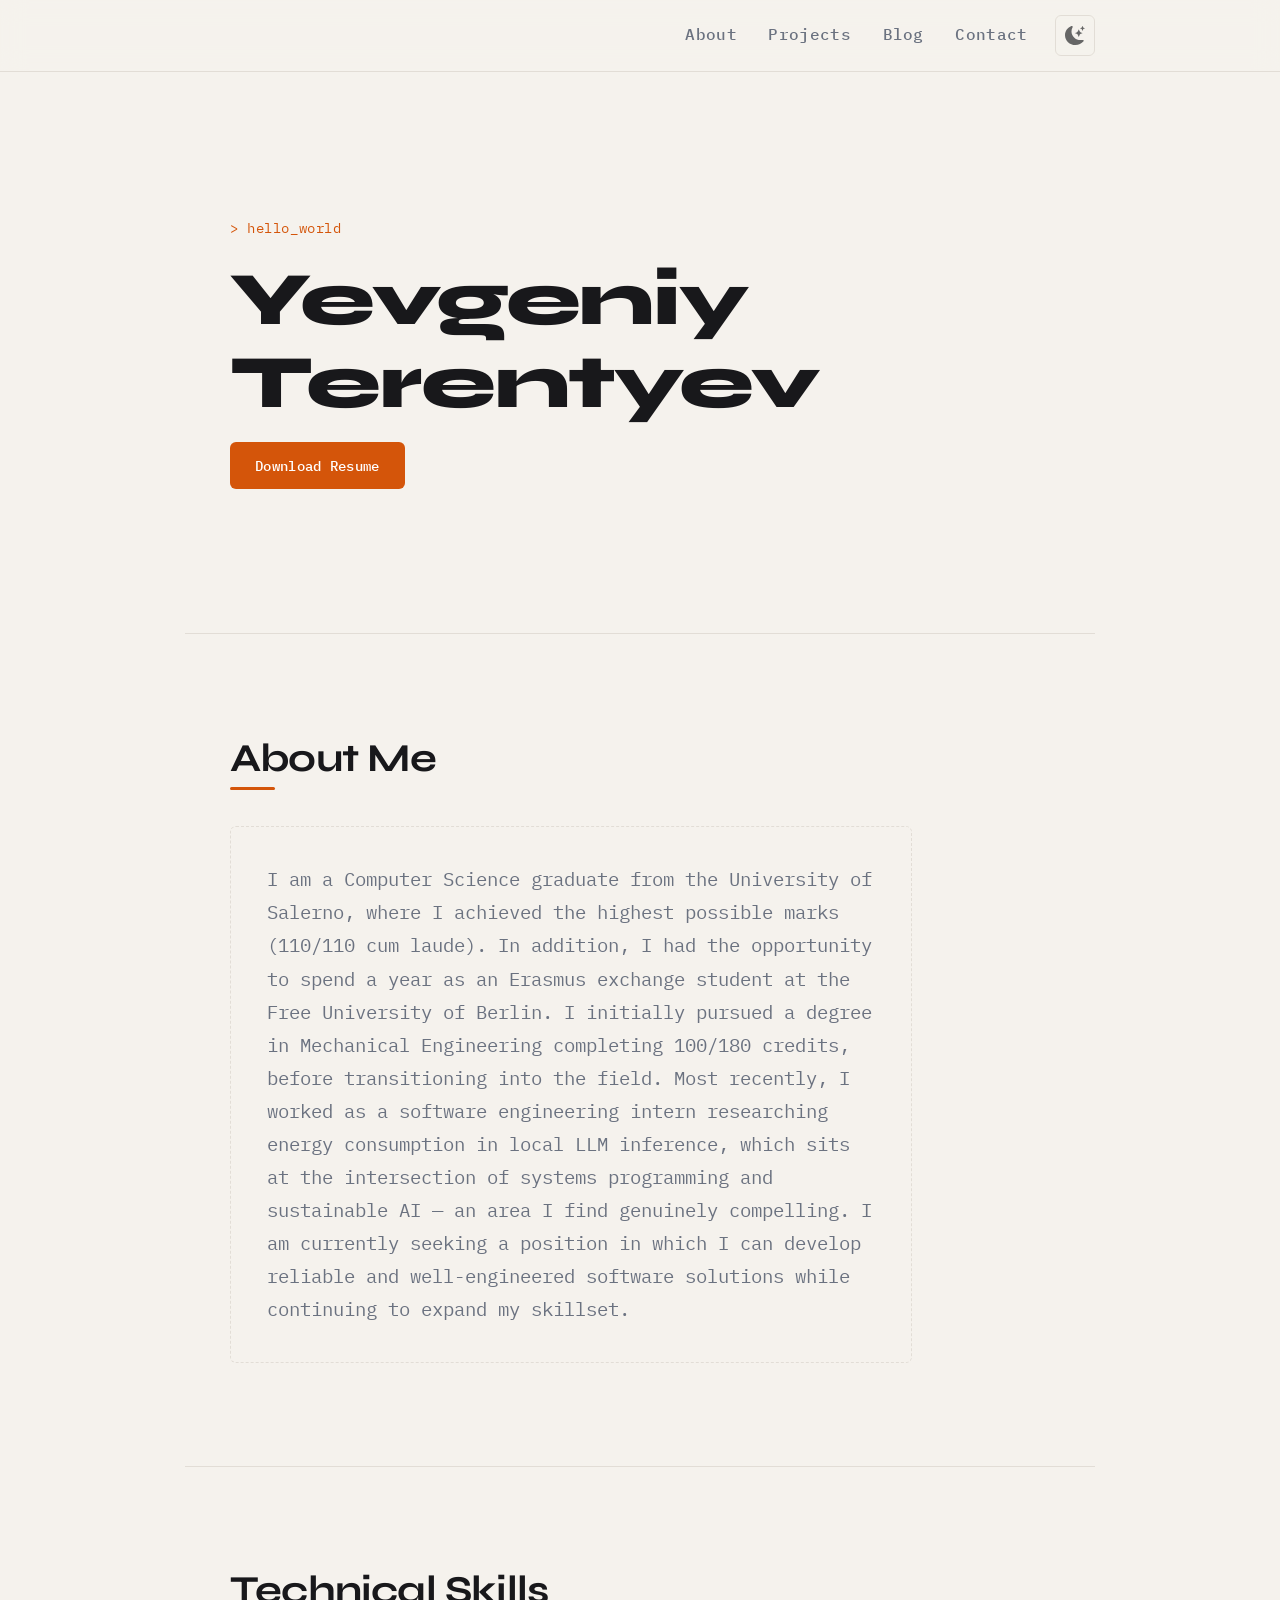
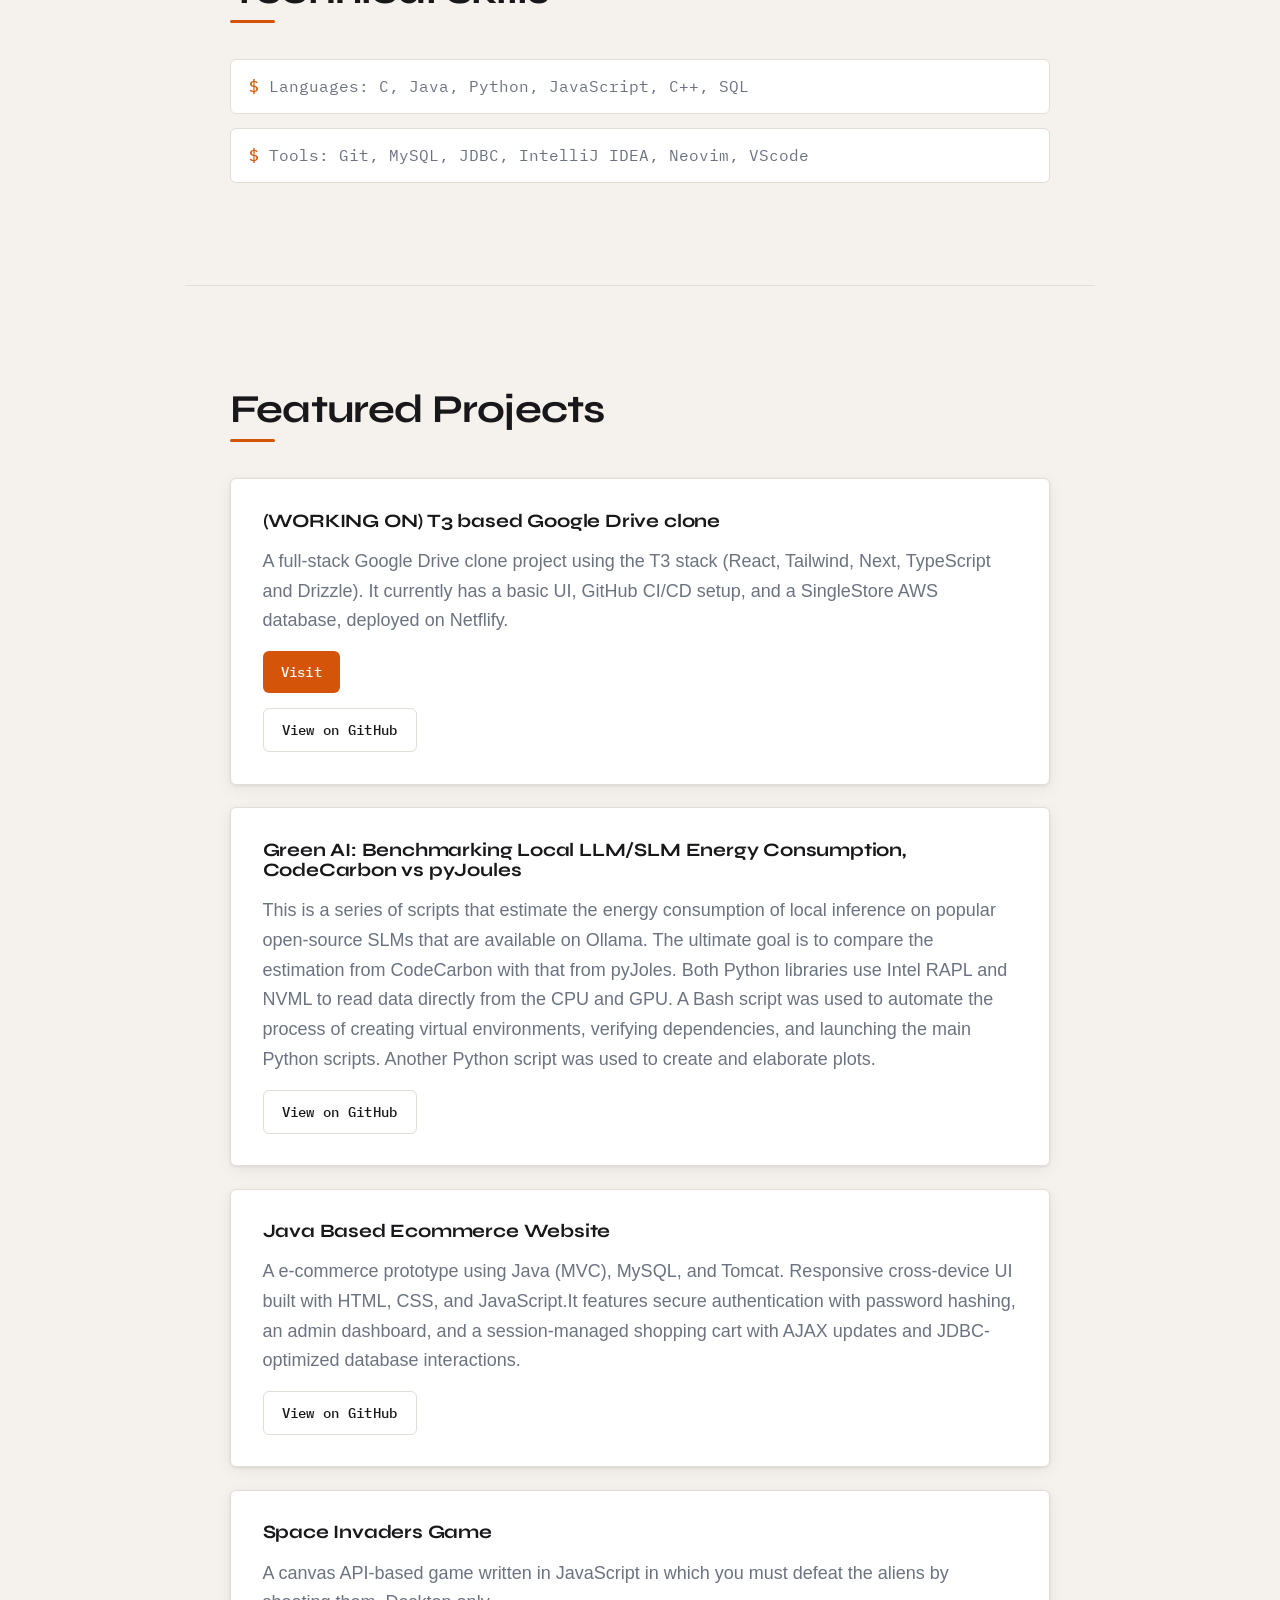
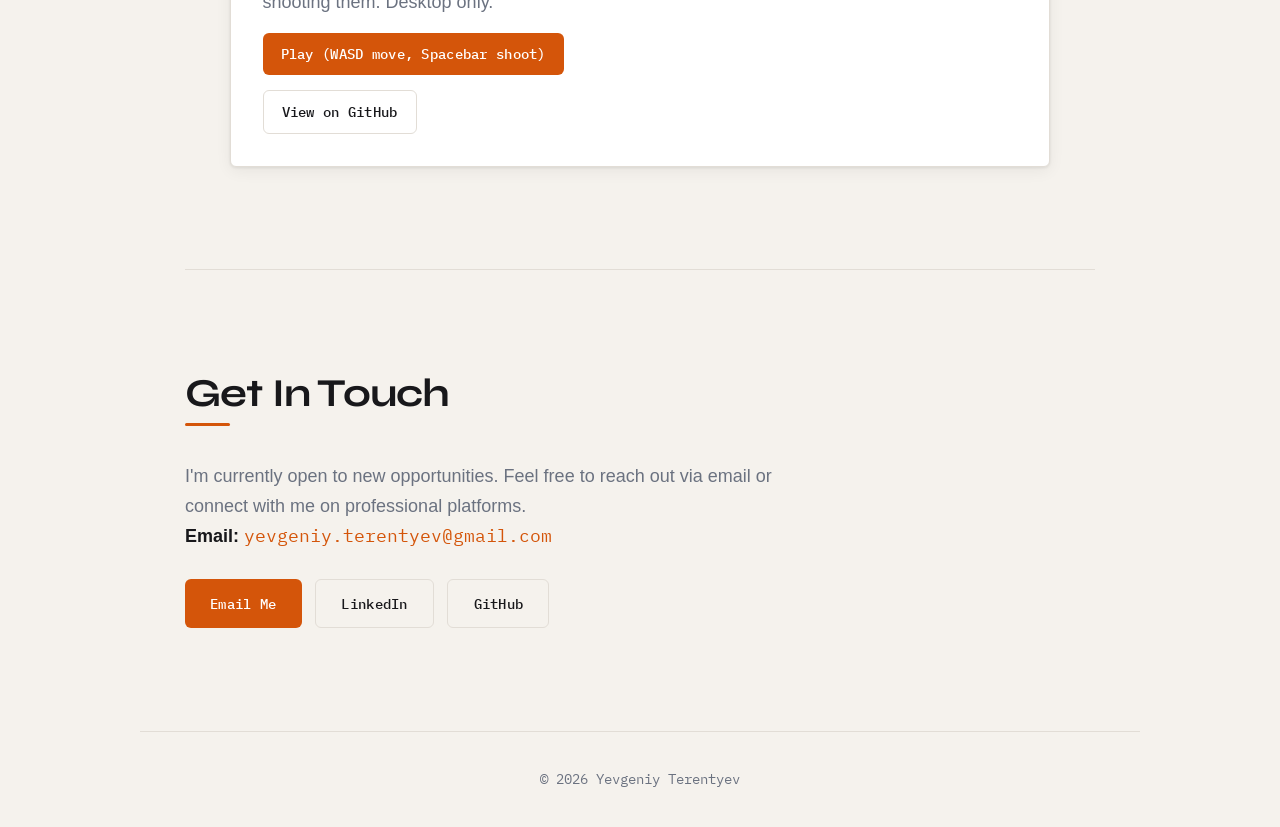
==== index.html @ 365fa9a2 "added drive project, small fixes to html" ====
<!DOCTYPE html>
<html lang="en">
<head>
    <script>
        document.documentElement.setAttribute(
            'data-theme',
            localStorage.getItem('theme') || 'light'
        );
    </script>
    <meta charset="UTF-8">
    <meta name="viewport" content="width=device-width, initial-scale=1.0">
    <title> Yevgeniy Terentyev| Portfolio</title>
    <link rel="stylesheet" href="styles.css">
    <link rel="icon" href="data:,">
    <script src="script.js" defer></script>
</head>
<body>
    <header>
        <nav>
            <ul>
                <li><a href="#about">About</a></li>
                <li><a href="#projects">Projects</a></li>
                <li><a href="blog.html">Blog</a></li>
                <li><a href="#contact">Contact</a></li>
                <li class="theme-toggle-container">
                    <button id="theme-toggle" aria-label="Toggle color mode">
                        <!-- Sun icon for switching to light mode -->
                        <img src="./img/sun.svg" id="theme-icon-light" class="theme-icon" alt="Light Mode">
                        <!-- Moon icon for switching to dark mode -->
                        <img src="./img/moon.svg" id="theme-icon-dark" class="theme-icon" alt="Dark Mode">
                    </button>
                </li>
        </nav>
    </header>
    <main>
        <section id="hero">
            <h1>Yevgeniy Terentyev</h1>
            <a href="Terentyev_CV_Public.pdf" class="btn">Download Resume</a>
        </section>

        <section id="about">
            <h2>About Me</h2>
            <p>I am a Computer Science graduate from the University of Salerno, where I achieved the highest possible marks (110/110 cum laude). In addition, I had the opportunity to spend a year as an Erasmus exchange student at the Free University of Berlin. I initially pursued a degree in Mechanical Engineering completing 100/180 credits, before transitioning into the field. Most recently, I worked as a software engineering intern researching energy consumption in local LLM inference, which sits at the intersection of systems programming and sustainable AI — an area I find genuinely compelling. I am currently seeking a position in which I can develop reliable and well-engineered software solutions while continuing to expand my skillset.</p>
        </section>

        <section id="skills">
            <h2>Technical Skills</h2>
            <ul>
                <li>Languages: C, Java, Python, JavaScript, C++, SQL</li>
                <li>Tools: Git, MySQL, JDBC, IntelliJ IDEA, Neovim, VScode</li>
            </ul>
        </section>

        <section id="projects">
            <h2>Featured Projects</h2>
            <div class="project-grid">
                <div class="project-card">
                    <h3>(WORKING ON) T3 based Google Drive clone</h3>
                    <p>A full-stack Google Drive clone project using the T3 stack (React, Tailwind, Next, TypeScript and Drizzle). It currently has a basic UI, GitHub CI/CD setup, and a SingleStore AWS database, deployed on Netflify. </p>
                    <a href="https://eugeniodrive.netlify.app/" class="btn">Visit</a>
                    <a href="https://github.com/hedysom/drive" class="btn secondary">View on GitHub</a>
                </div>
                <div class="project-card">
                    <h3>Green AI: Benchmarking Local LLM/SLM Energy Consumption, CodeCarbon vs pyJoules</h3>
                    <p>This is a series of scripts that estimate the energy consumption of local inference on popular open-source SLMs that are available on Ollama. The ultimate goal is to compare the estimation from CodeCarbon with that from pyJoles. Both Python libraries use Intel RAPL and NVML to read data directly from the CPU and GPU. A Bash script was used to automate the process of creating virtual environments, verifying dependencies, and launching the main Python scripts. Another Python script was used to create and elaborate plots.</p>
                    <a href="https://github.com/hedysom/LlmEnergy" class="btn secondary">View on GitHub</a>
                </div>
                <div class="project-card">
                    <h3>Java Based Ecommerce Website</h3>
                    <p>A e-commerce prototype using Java (MVC), MySQL, and Tomcat. Responsive cross-device UI built with HTML, CSS, and JavaScript.It features secure authentication with password hashing, an admin dashboard, and a session-managed shopping cart with AJAX updates and JDBC-optimized database interactions. </p>
                    <a href="https://github.com/hedysom/JavaEcommerce" class="btn secondary">View on GitHub</a>
                </div>
                <div class="project-card">
                    <h3>Space Invaders Game</h3>
                    <p> A canvas API-based game written in JavaScript in which you must defeat the aliens by shooting them. Desktop only.</p>
                    <a href="https://hedysom.github.io/spaceInvadersJS" class="btn">Play (WASD move, Spacebar shoot)</a>
                    <a href="https://github.com/hedysom/spaceInvadersJS" class="btn secondary">View on GitHub</a>
                </div>
            </div>
        </section>
    </main>

    <section id="contact">
    <h2>Get In Touch</h2>
    <p>I'm currently open to new opportunities. Feel free to reach out via email or connect with me on professional platforms.</p>
    <div class="contact-text">
        <p><strong>Email:</strong> <a href="mailto:yevgeniy.terentyev@gmail.com">yevgeniy.terentyev@gmail.com</a></p>
    </div>
    <div class="contact-links">
        <a href="mailto:yevgeniy.terentyev@gmail.com" yevgeniy.terentyev@gmail.com class="btn">Email Me</a>
        <a href="https://linkedin.com/in/yevgreco" class="btn secondary">LinkedIn</a>
        <a href="https://github.com/hedysom" class="btn secondary">GitHub</a>
    </div>
</section>

    <footer>
        <p>&copy; 2026 Yevgeniy Terentyev</p>
    </footer>
</body>
</html>
---- styles.css ----
/* ============================================================
   styles.css — Yevgeniy Terentyev Portfolio
   Aesthetic: editorial-technical, clean typographic hierarchy
   Fonts: Syne (headings) + IBM Plex Mono (accents) + system (body)
   ============================================================ */

/* ── Google Fonts ─────────────────────────────────────────── */
@import url('https://fonts.googleapis.com/css2?family=Syne:wght@700;800&family=IBM+Plex+Mono:wght@400;500&display=swap');

/* ── CSS Custom Properties ────────────────────────────────── */
:root,
[data-theme="light"] {
    --bg:           #F5F2ED;
    --bg-card:      #FFFFFF;
    --bg-nav:       rgba(245, 242, 237, 0.85);
    --text:         #18181B;
    --text-muted:   #6B7280;
    --accent:       #D4550A;
    --accent-hover: #B84508;
    --border:       #E2DDD6;
    --shadow:       0 1px 3px rgba(0,0,0,0.08), 0 4px 16px rgba(0,0,0,0.06);
    --shadow-hover: 0 4px 8px rgba(0,0,0,0.10), 0 12px 32px rgba(0,0,0,0.10);
    --nav-height:   4rem;
    --radius:       6px;
    --transition:   150ms ease;
}

[data-theme="dark"] {
    --bg:           #111113;
    --bg-card:      #1C1C1F;
    --bg-nav:       rgba(17, 17, 19, 0.88);
    --text:         #EDEDED;
    --text-muted:   #9CA3AF;
    --accent:       #E8652A;
    --accent-hover: #F07540;
    --border:       #2E2E32;
    --shadow:       0 1px 3px rgba(0,0,0,0.3), 0 4px 16px rgba(0,0,0,0.25);
    --shadow-hover: 0 4px 8px rgba(0,0,0,0.4), 0 12px 32px rgba(0,0,0,0.35);
}

/* ── Reset & Base ─────────────────────────────────────────── */
*, *::before, *::after {
    box-sizing: border-box;
    margin: 0;
    padding: 0;
}

html {
    scroll-behavior: smooth;
    scroll-padding-top: var(--nav-height);
    font-size: 18px;
    -webkit-text-size-adjust: 100%;
}

body {
    font-family: -apple-system, BlinkMacSystemFont, 'Segoe UI', Helvetica, Arial, sans-serif;
    background-color: var(--bg);
    color: var(--text);
    line-height: 1.65;
    transition: background-color 0.25s ease, color 0.25s ease;
    -webkit-font-smoothing: antialiased;
}

img, svg { display: block; max-width: 100%; }

a {
    color: inherit;
    text-decoration: none;
}

ul { list-style: none; }

/* ── Focus Styles (Accessibility) ─────────────────────────── */
:focus-visible {
    outline: 2px solid var(--accent);
    outline-offset: 3px;
    border-radius: var(--radius);
}

/* ── Typography ───────────────────────────────────────────── */
h1, h2, h3 {
    font-family: 'Syne', sans-serif;
    line-height: 1.1;
    letter-spacing: -0.02em;
    color: var(--text);
}

h1 { font-size: clamp(2.4rem, 6vw, 4.2rem); font-weight: 800; }
h2 { font-size: clamp(1.6rem, 3.5vw, 2.2rem); font-weight: 700; }
h3 { font-size: 1.15rem; font-weight: 700; letter-spacing: -0.01em; }

p { color: var(--text-muted); max-width: 62ch; }
p strong { color: var(--text); }

/* ── Layout Container ─────────────────────────────────────── */
header nav,
main,
section,
footer {
    max-width: 1000px;
    margin-inline: auto;
    padding-inline: clamp(1.25rem, 5vw, 2.5rem);
}

/* ── Navigation ───────────────────────────────────────────── */
header {
    position: sticky;
    top: 0;
    z-index: 100;
    background-color: var(--bg-nav);
    backdrop-filter: blur(12px);
    -webkit-backdrop-filter: blur(12px);
    border-bottom: 1px solid var(--border);
    transition: background-color 0.25s ease, border-color 0.25s ease;
    height: var(--nav-height);
    display: flex;
    align-items: center;
}

header nav {
    width: 100%;
    display: flex;
    align-items: center;
    padding-block: 0;
}

header nav ul {
    display: flex;
    align-items: center;
    gap: 0.25rem;
    margin-left: auto;
    flex-wrap: wrap;
}

header nav ul li a {
    font-family: 'IBM Plex Mono', monospace;
    font-size: 0.88rem;
    font-weight: 500;
    color: var(--text-muted);
    padding: 0.4rem 0.75rem;
    border-radius: var(--radius);
    transition: color var(--transition), background-color var(--transition);
    letter-spacing: 0.02em;
}

header nav ul li a:hover {
    color: var(--text);
    background-color: var(--border);
}

/* ── Theme Toggle Button ──────────────────────────────────── */
.theme-toggle-container { margin-left: 0.5rem; }

#theme-toggle {
    background: none;
    border: 1px solid var(--border);
    border-radius: var(--radius);
    cursor: pointer;
    width: 2.25rem;
    height: 2.25rem;
    display: flex;
    align-items: center;
    justify-content: center;
    transition: border-color var(--transition), background-color var(--transition);
    padding: 0;
}

#theme-toggle:hover {
    background-color: var(--border);
}

.theme-icon {
    width: 1.1rem;
    height: 1.1rem;
    position: absolute;
    transition: opacity 0.2s ease, transform 0.2s ease;
}

/* Show/hide icons based on current theme */
[data-theme="light"] #theme-icon-light  { opacity: 0; transform: scale(0.7) rotate(30deg); }
[data-theme="light"] #theme-icon-dark   { opacity: 1; transform: scale(1) rotate(0deg); }
[data-theme="dark"]  #theme-icon-dark   { opacity: 0; transform: scale(0.7) rotate(-30deg); }
[data-theme="dark"]  #theme-icon-light  { opacity: 1; transform: scale(1) rotate(0deg); }

/* Invert moon icon in light mode, sun icon in dark mode for visibility */
[data-theme="light"] #theme-icon-dark  { filter: invert(0.4); }
[data-theme="dark"]  #theme-icon-light { filter: invert(0.85); }

/* ── Sections ─────────────────────────────────────────────── */
main { padding-block: 0; }

section {
    padding-block: clamp(3.5rem, 8vw, 6rem);
}

/* Section heading with accent underline */
section > h2 {
    display: inline-block;
    margin-bottom: 2rem;
    position: relative;
}

section > h2::after {
    content: '';
    display: block;
    margin-top: 0.4rem;
    height: 3px;
    width: 2.5rem;
    background-color: var(--accent);
    border-radius: 2px;
}

/* ── Hero ─────────────────────────────────────────────────── */
#hero {
    padding-block: clamp(4rem, 12vw, 8rem);
    border-bottom: 1px solid var(--border);
}

#hero h1 {
    margin-bottom: 1rem;
    animation: fadeUp 0.55s ease both;
}

#hero p {
    font-size: 1.1rem;
    max-width: 52ch;
    margin-bottom: 2rem;
    animation: fadeUp 0.55s 0.1s ease both;
}

/* Monospace label above name */
#hero::before {
    content: '> hello_world';
    display: block;
    font-family: 'IBM Plex Mono', monospace;
    font-size: 0.8rem;
    color: var(--accent);
    margin-bottom: 1rem;
    letter-spacing: 0.04em;
    animation: fadeUp 0.55s ease both;
}

.btn {
    display: inline-flex;
    align-items: center;
    gap: 0.4rem;
    padding: 0.65rem 1.4rem;
    border-radius: var(--radius);
    font-family: 'IBM Plex Mono', monospace;
    font-size: 0.8rem;
    font-weight: 500;
    letter-spacing: 0.02em;
    transition: background-color var(--transition), color var(--transition),
                box-shadow var(--transition), transform var(--transition);
    cursor: pointer;
    border: none;
    animation: fadeUp 0.55s 0.2s ease both;
}

.btn:not(.secondary) {
    background-color: var(--accent);
    color: #fff;
}

.btn:not(.secondary):hover {
    background-color: var(--accent-hover);
    transform: translateY(-1px);
    box-shadow: 0 4px 12px rgba(212, 85, 10, 0.35);
}

.btn.secondary {
    background-color: transparent;
    color: var(--text);
    border: 1px solid var(--border);
}

.btn.secondary:hover {
    background-color: var(--border);
    transform: translateY(-1px);
}

/* ── About ────────────────────────────────────────────────── */
#about { border-bottom: 1px solid var(--border); }
#about p { font-size: 1.05rem; line-height: 1.75; }

/* ── Skills ───────────────────────────────────────────────── */
#skills { border-bottom: 1px solid var(--border); }

#skills ul {
    display: flex;
    flex-direction: column;
    gap: 0.75rem;
}

#skills ul li {
    font-family: 'IBM Plex Mono', monospace;
    font-size: 0.88rem;
    color: var(--text-muted);
    padding: 0.75rem 1rem;
    background-color: var(--bg-card);
    border: 1px solid var(--border);
    border-radius: var(--radius);
    transition: border-color var(--transition);
}

#skills ul li:hover { border-color: var(--accent); }

#skills ul li::before {
    content: '$ ';
    color: var(--accent);
    font-weight: 500;
}

/* ── Projects ─────────────────────────────────────────────── */
#projects { border-bottom: 1px solid var(--border); }

.project-grid {
    display: grid;
    grid-template-columns: repeat(auto-fill, minmax(min(100%, 420px), 1fr));
    gap: 1.25rem;
}

.project-card {
    background-color: var(--bg-card);
    border: 1px solid var(--border);
    border-radius: var(--radius);
    padding: 1.75rem;
    display: flex;
    flex-direction: column;
    gap: 0.85rem;
    box-shadow: var(--shadow);
    transition: box-shadow var(--transition), border-color var(--transition),
                transform var(--transition);
}

.project-card:hover {
    box-shadow: var(--shadow-hover);
    border-color: var(--accent);
    transform: translateY(-2px);
}

.project-card h3 {
    font-size: 1.05rem;
}

.project-card p {
    font-size: 1rem;
    flex-grow: 1;
    max-width: none;
}

.project-card .btn {
    animation: none;
    align-self: flex-start;
    font-size: 0.8rem;
    padding: 0.5rem 1rem;
}

.project-card > div,
.project-card > a + a {
    margin-top: 0.25rem;
}

/* Wrap multiple buttons in a row */
.project-card {
    --btn-gap: 0.5rem;
}
.project-card a.btn + a.btn {
    margin-top: 0;
}
/* Use a flex wrapper pattern via sibling stacking */
.project-card > a.btn {
    display: inline-flex;
}

/* ── Contact ──────────────────────────────────────────────── */
#contact {
    border-bottom: 1px solid var(--border);
}

.contact-text {
    margin-bottom: 1.5rem;
}

.contact-text a {
    color: var(--accent);
    font-family: 'IBM Plex Mono', monospace;
    font-size: 1rem;
    transition: color var(--transition);
}

.contact-text a:hover { color: var(--accent-hover); }

.contact-links {
    display: flex;
    flex-wrap: wrap;
    gap: 0.75rem;
}

.contact-links .btn { animation: none; }

/* ── Footer ───────────────────────────────────────────────── */
footer {
    padding-block: 2rem;
    text-align: center;
}

footer p {
    font-family: 'IBM Plex Mono', monospace;
    font-size: 0.78rem;
    color: var(--text-muted);
    max-width: none;
    text-align: center;
}

/* ── Animations ───────────────────────────────────────────── */
@keyframes fadeUp {
    from { opacity: 0; transform: translateY(14px); }
    to   { opacity: 1; transform: translateY(0); }
}

/* ── Blog Page ────────────────────────────────────────────── */
main > section > p {
    font-family: 'IBM Plex Mono', monospace;
    font-size: 1rem;
    padding: 2rem;
    border: 1px dashed var(--border);
    border-radius: var(--radius);
    color: var(--text-muted);
    display: inline-block;
}

/* ── Responsive ───────────────────────────────────────────── */
@media (max-width: 600px) {
    header nav ul {
        gap: 0;
    }

    header nav ul li a {
        padding: 0.35rem 0.5rem;
    }

    .project-grid {
        grid-template-columns: 1fr;
    }

    .contact-links {
        flex-direction: column;
    }

    .contact-links .btn {
        width: 100%;
        justify-content: center;
    }
}

@media (max-width: 400px) {
    header nav ul li a {
        display: none;
    }

    /* Keep theme toggle and one essential link visible */
    header nav ul li:last-child a,
    header nav ul .theme-toggle-container {
        display: flex;
    }
}

/* ── Reduced Motion ───────────────────────────────────────── */
@media (prefers-reduced-motion: reduce) {
    *, *::before, *::after {
        animation-duration: 0.01ms !important;
        transition-duration: 0.01ms !important;
    }

    html { scroll-behavior: auto; }
}
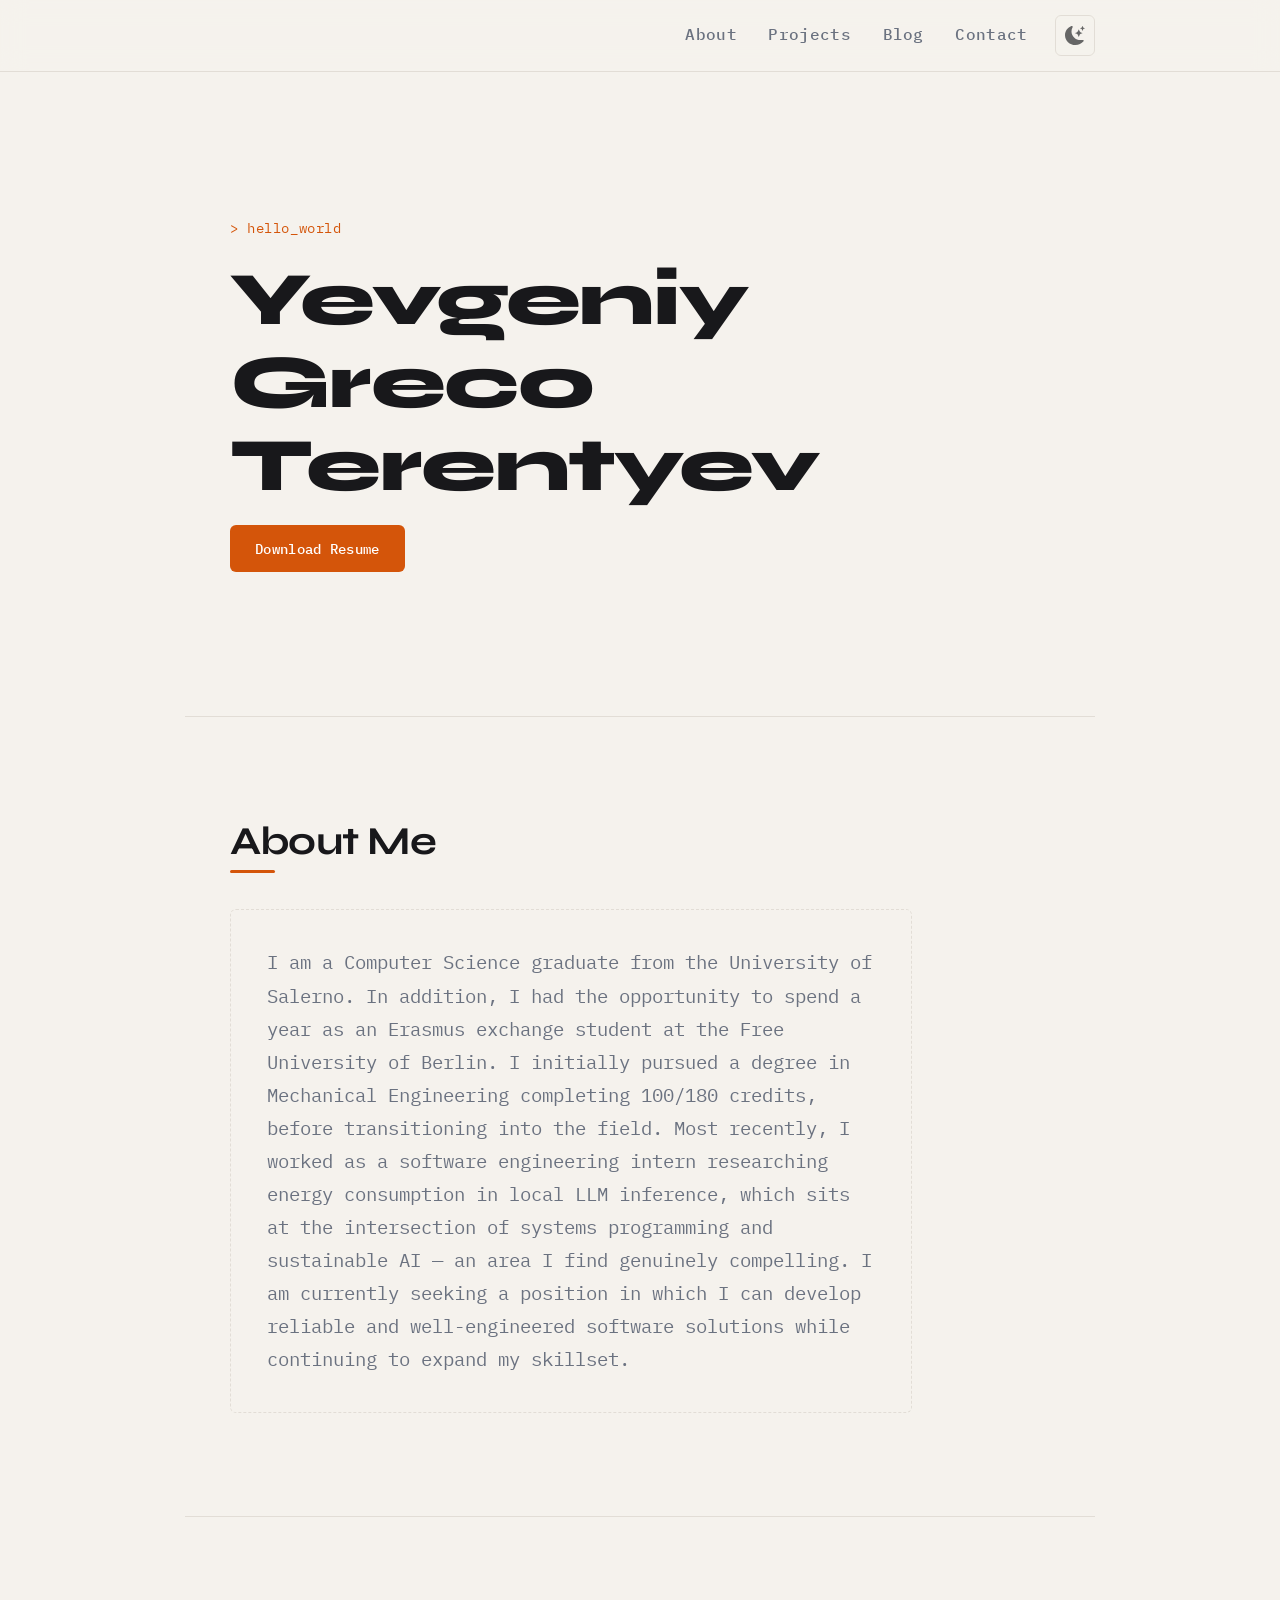
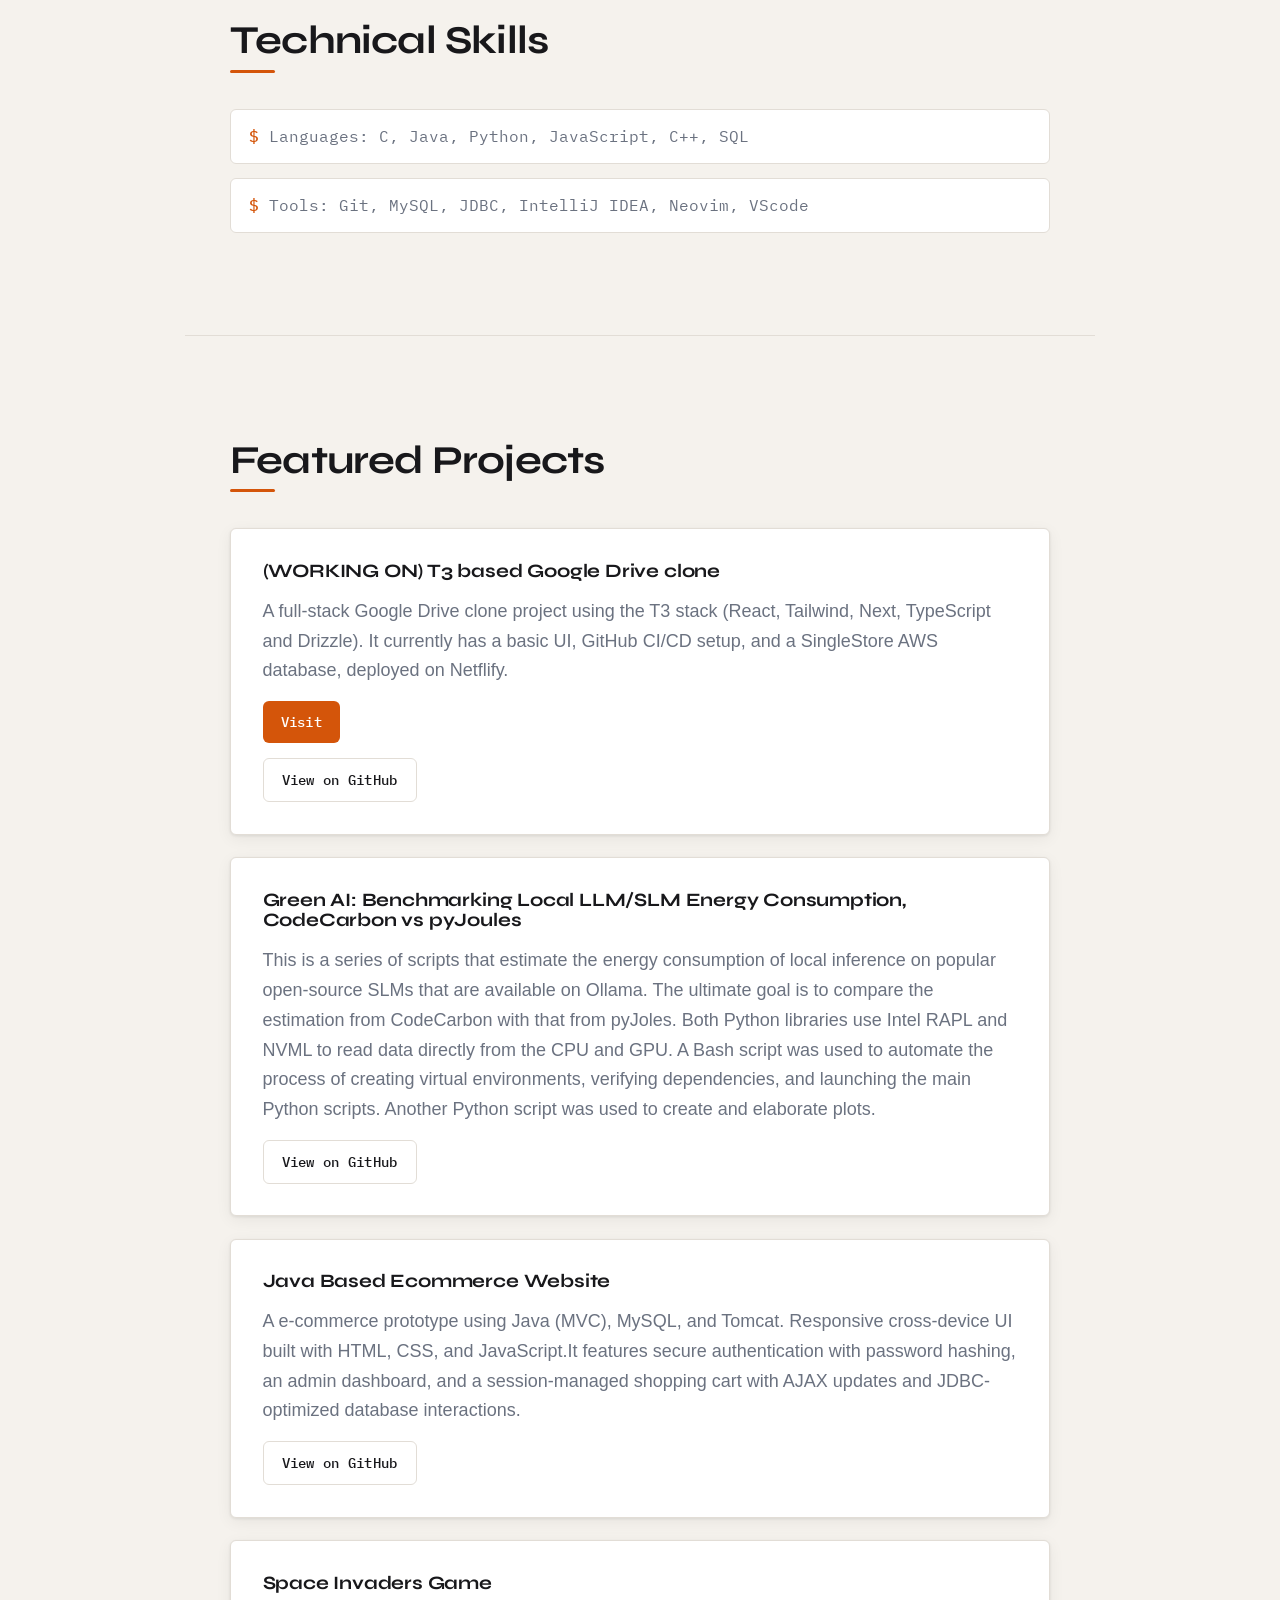
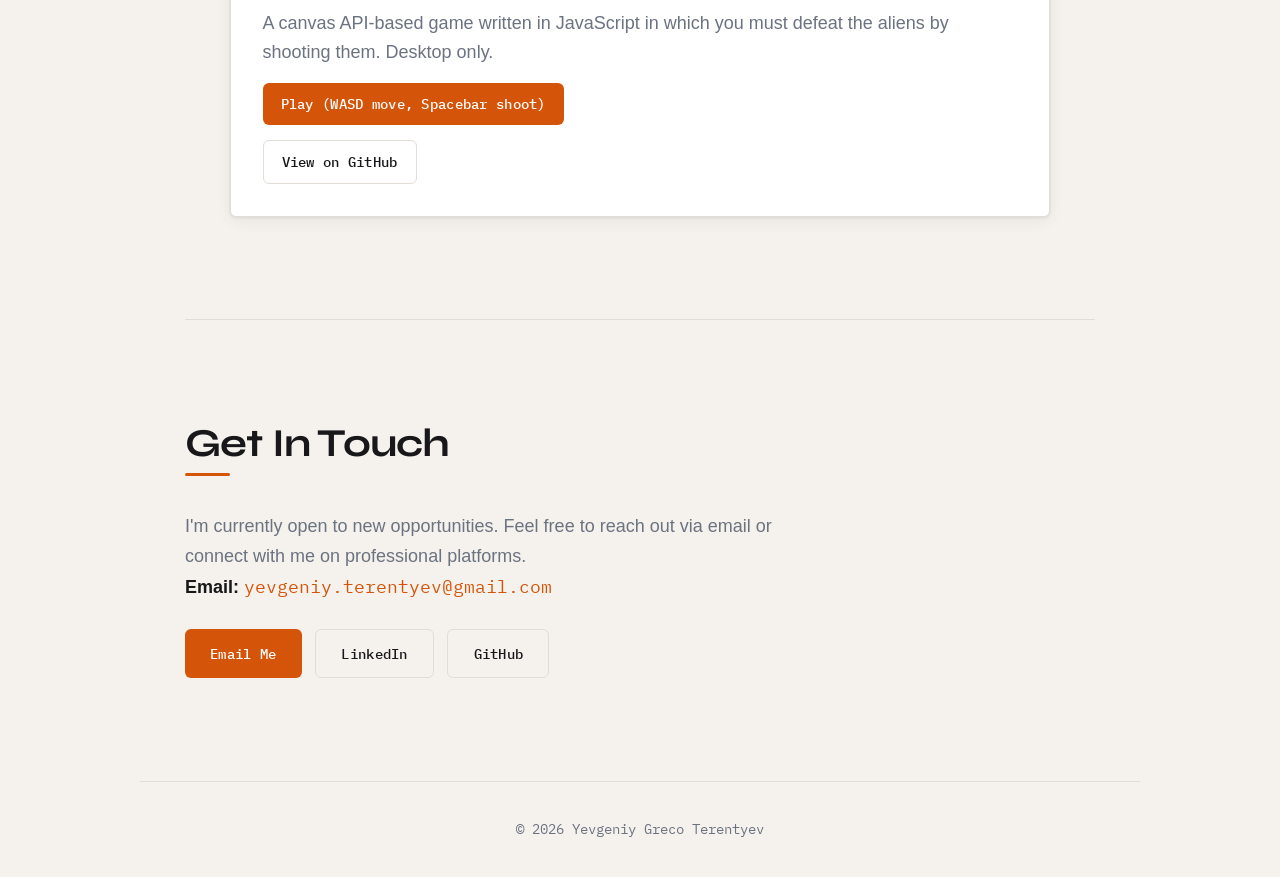
==== commit 18e24d08: "last name and CV" ====
--- a/index.html
+++ b/index.html
@@ -9,7 +9,7 @@
     </script>
     <meta charset="UTF-8">
     <meta name="viewport" content="width=device-width, initial-scale=1.0">
-    <title> Yevgeniy Terentyev| Portfolio</title>
+    <title> Yevgeniy Greco Terentyev| Portfolio</title>
     <link rel="stylesheet" href="styles.css">
     <link rel="icon" href="data:,">
     <script src="script.js" defer></script>
@@ -24,9 +24,7 @@
                 <li><a href="#contact">Contact</a></li>
                 <li class="theme-toggle-container">
                     <button id="theme-toggle" aria-label="Toggle color mode">
-                        <!-- Sun icon for switching to light mode -->
                         <img src="./img/sun.svg" id="theme-icon-light" class="theme-icon" alt="Light Mode">
-                        <!-- Moon icon for switching to dark mode -->
                         <img src="./img/moon.svg" id="theme-icon-dark" class="theme-icon" alt="Dark Mode">
                     </button>
                 </li>
@@ -34,13 +32,13 @@
     </header>
     <main>
         <section id="hero">
-            <h1>Yevgeniy Terentyev</h1>
-            <a href="Terentyev_CV_Public.pdf" class="btn">Download Resume</a>
+            <h1>Yevgeniy Greco Terentyev</h1>
+            <a href="CV_GrecoTerentyevPub.pdf" class="btn">Download Resume</a>
         </section>
 
         <section id="about">
             <h2>About Me</h2>
-            <p>I am a Computer Science graduate from the University of Salerno, where I achieved the highest possible marks (110/110 cum laude). In addition, I had the opportunity to spend a year as an Erasmus exchange student at the Free University of Berlin. I initially pursued a degree in Mechanical Engineering completing 100/180 credits, before transitioning into the field. Most recently, I worked as a software engineering intern researching energy consumption in local LLM inference, which sits at the intersection of systems programming and sustainable AI — an area I find genuinely compelling. I am currently seeking a position in which I can develop reliable and well-engineered software solutions while continuing to expand my skillset.</p>
+            <p>I am a Computer Science graduate from the University of Salerno. In addition, I had the opportunity to spend a year as an Erasmus exchange student at the Free University of Berlin. I initially pursued a degree in Mechanical Engineering completing 100/180 credits, before transitioning into the field. Most recently, I worked as a software engineering intern researching energy consumption in local LLM inference, which sits at the intersection of systems programming and sustainable AI — an area I find genuinely compelling. I am currently seeking a position in which I can develop reliable and well-engineered software solutions while continuing to expand my skillset.</p>
         </section>
 
         <section id="skills">
@@ -94,7 +92,7 @@
 </section>
 
     <footer>
-        <p>&copy; 2026 Yevgeniy Terentyev</p>
+        <p>&copy; 2026 Yevgeniy Greco Terentyev</p>
     </footer>
 </body>
 </html>
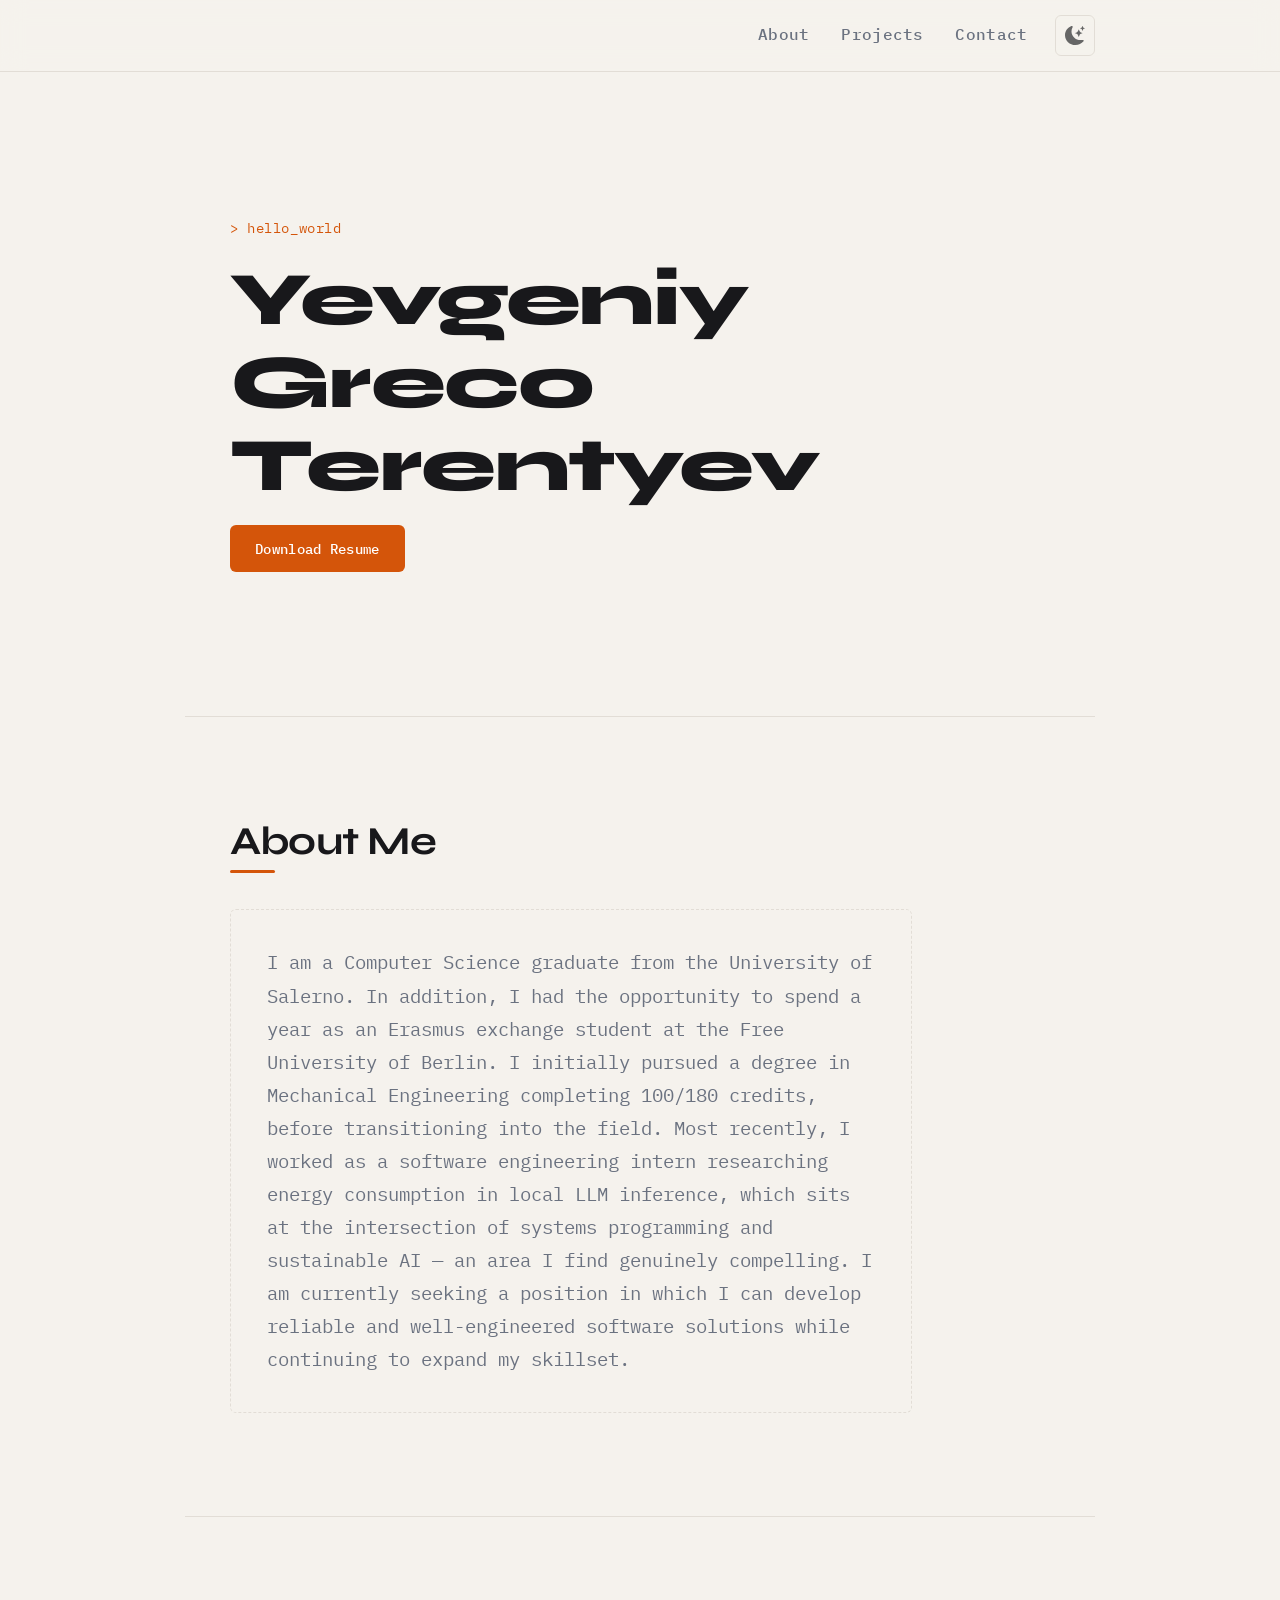
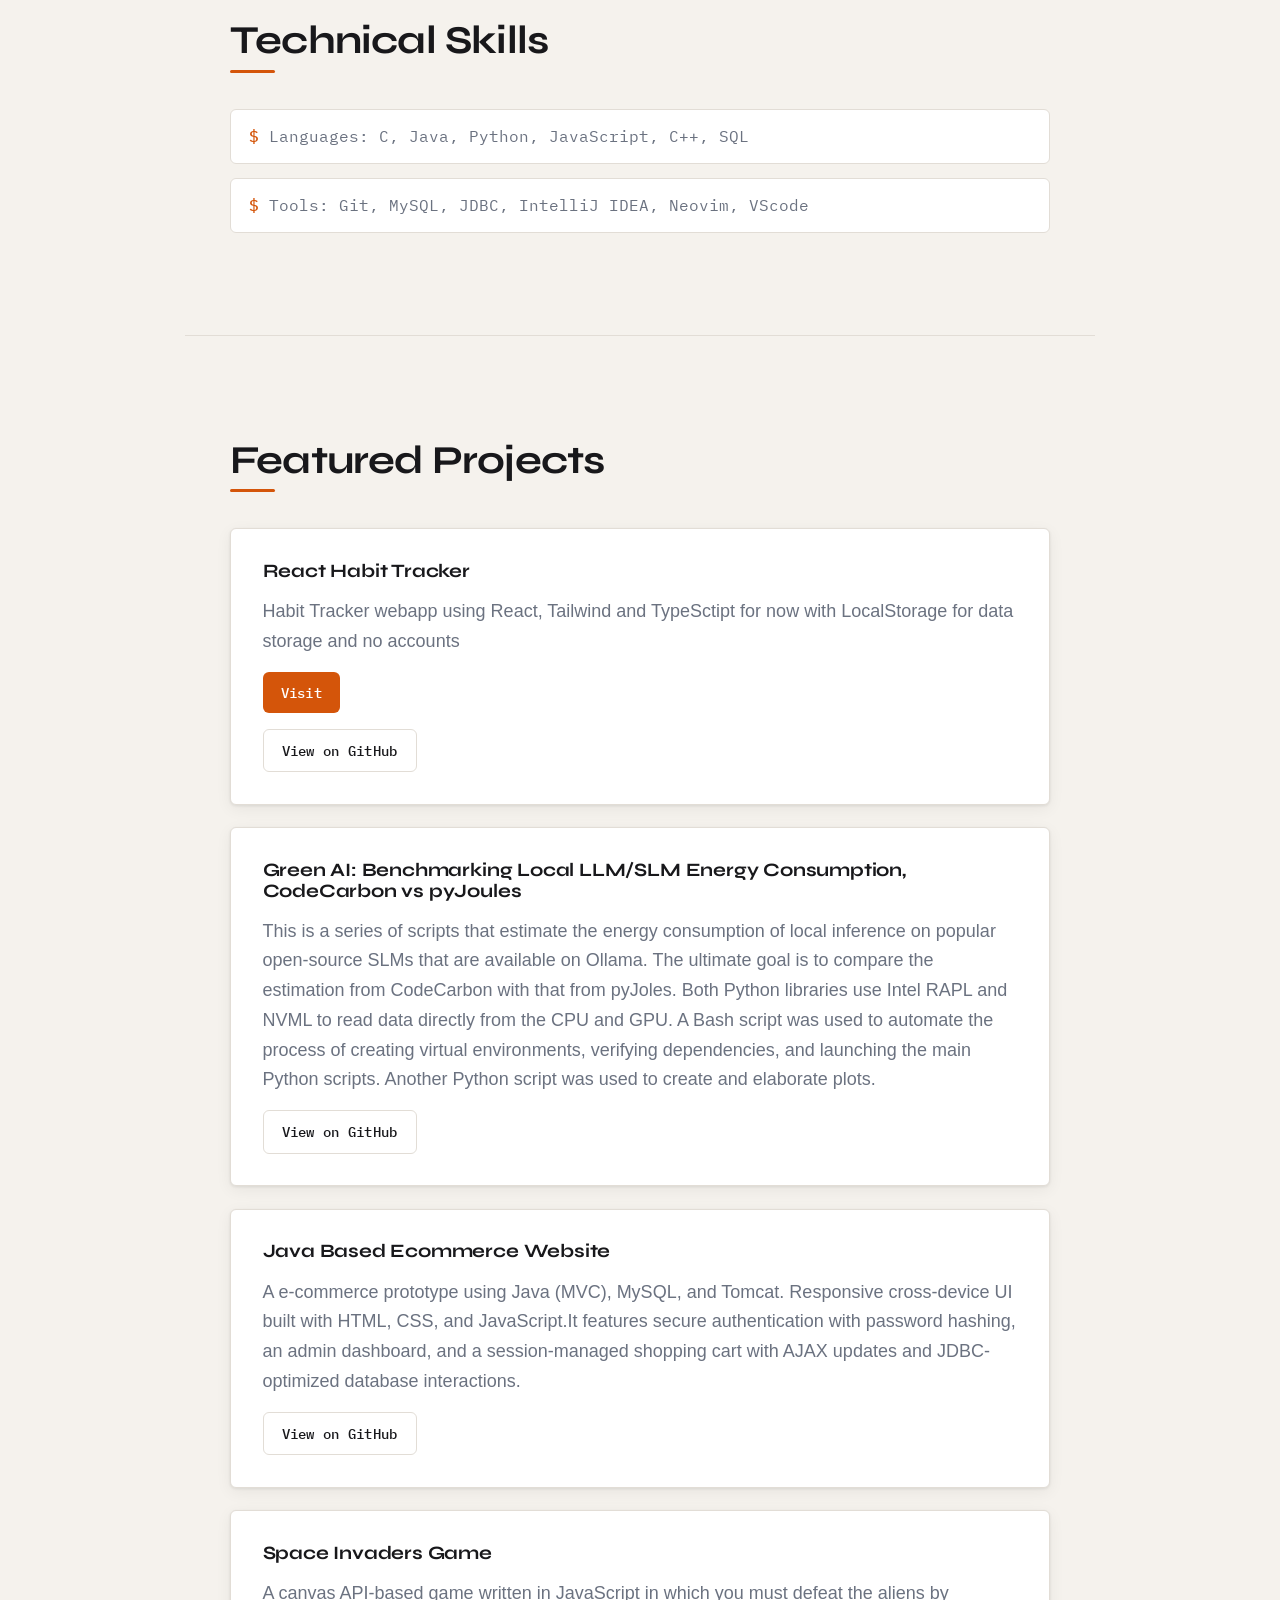
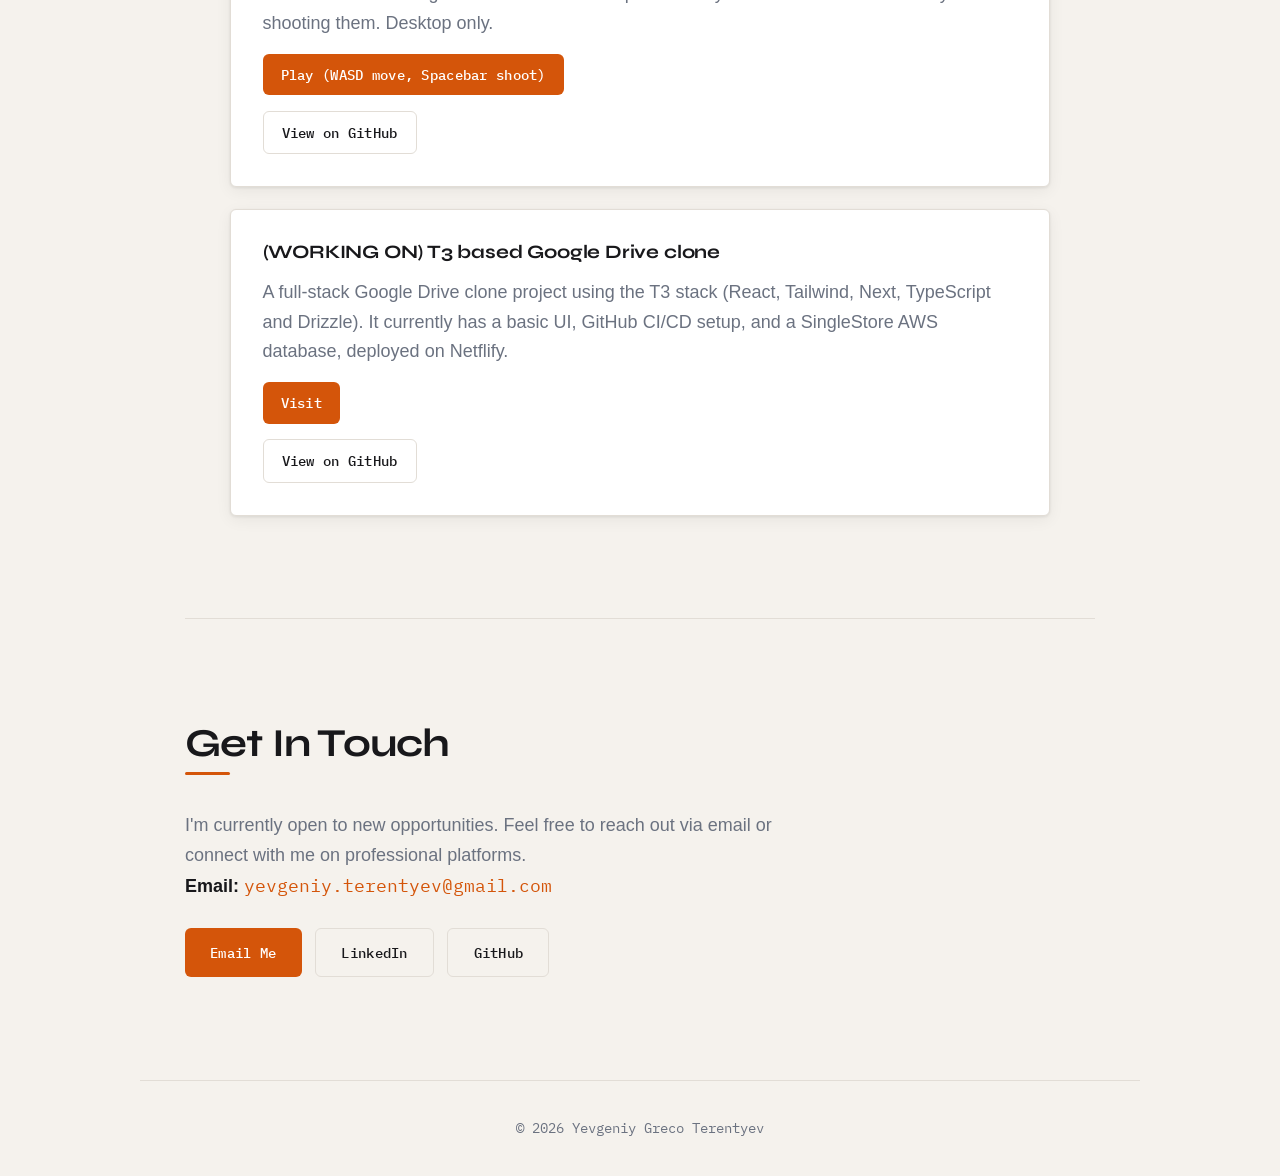
==== commit 2970b6cf: "added Habit Tracker project and removed blog for now" ====
--- a/index.html
+++ b/index.html
@@ -20,7 +20,6 @@
             <ul>
                 <li><a href="#about">About</a></li>
                 <li><a href="#projects">Projects</a></li>
-                <li><a href="blog.html">Blog</a></li>
                 <li><a href="#contact">Contact</a></li>
                 <li class="theme-toggle-container">
                     <button id="theme-toggle" aria-label="Toggle color mode">
@@ -53,10 +52,10 @@
             <h2>Featured Projects</h2>
             <div class="project-grid">
                 <div class="project-card">
-                    <h3>(WORKING ON) T3 based Google Drive clone</h3>
-                    <p>A full-stack Google Drive clone project using the T3 stack (React, Tailwind, Next, TypeScript and Drizzle). It currently has a basic UI, GitHub CI/CD setup, and a SingleStore AWS database, deployed on Netflify. </p>
-                    <a href="https://eugeniodrive.netlify.app/" class="btn">Visit</a>
-                    <a href="https://github.com/hedysom/drive" class="btn secondary">View on GitHub</a>
+                    <h3>React Habit Tracker</h3>
+                    <p>Habit Tracker webapp using React, Tailwind and TypeSctipt for now with LocalStorage for data storage and no accounts</p>
+                    <a href="https://habit-tracker-gegenio.vercel.app/" class="btn">Visit</a>
+                    <a href="https://github.com/hedysom/habitTracker" class="btn secondary">View on GitHub</a>
                 </div>
                 <div class="project-card">
                     <h3>Green AI: Benchmarking Local LLM/SLM Energy Consumption, CodeCarbon vs pyJoules</h3>
@@ -73,6 +72,12 @@
                     <p> A canvas API-based game written in JavaScript in which you must defeat the aliens by shooting them. Desktop only.</p>
                     <a href="https://hedysom.github.io/spaceInvadersJS" class="btn">Play (WASD move, Spacebar shoot)</a>
                     <a href="https://github.com/hedysom/spaceInvadersJS" class="btn secondary">View on GitHub</a>
+                </div>
+                <div class="project-card">
+                    <h3>(WORKING ON) T3 based Google Drive clone</h3>
+                    <p>A full-stack Google Drive clone project using the T3 stack (React, Tailwind, Next, TypeScript and Drizzle). It currently has a basic UI, GitHub CI/CD setup, and a SingleStore AWS database, deployed on Netflify. </p>
+                    <a href="https://eugeniodrive.netlify.app/" class="btn">Visit</a>
+                    <a href="https://github.com/hedysom/drive" class="btn secondary">View on GitHub</a>
                 </div>
             </div>
         </section>
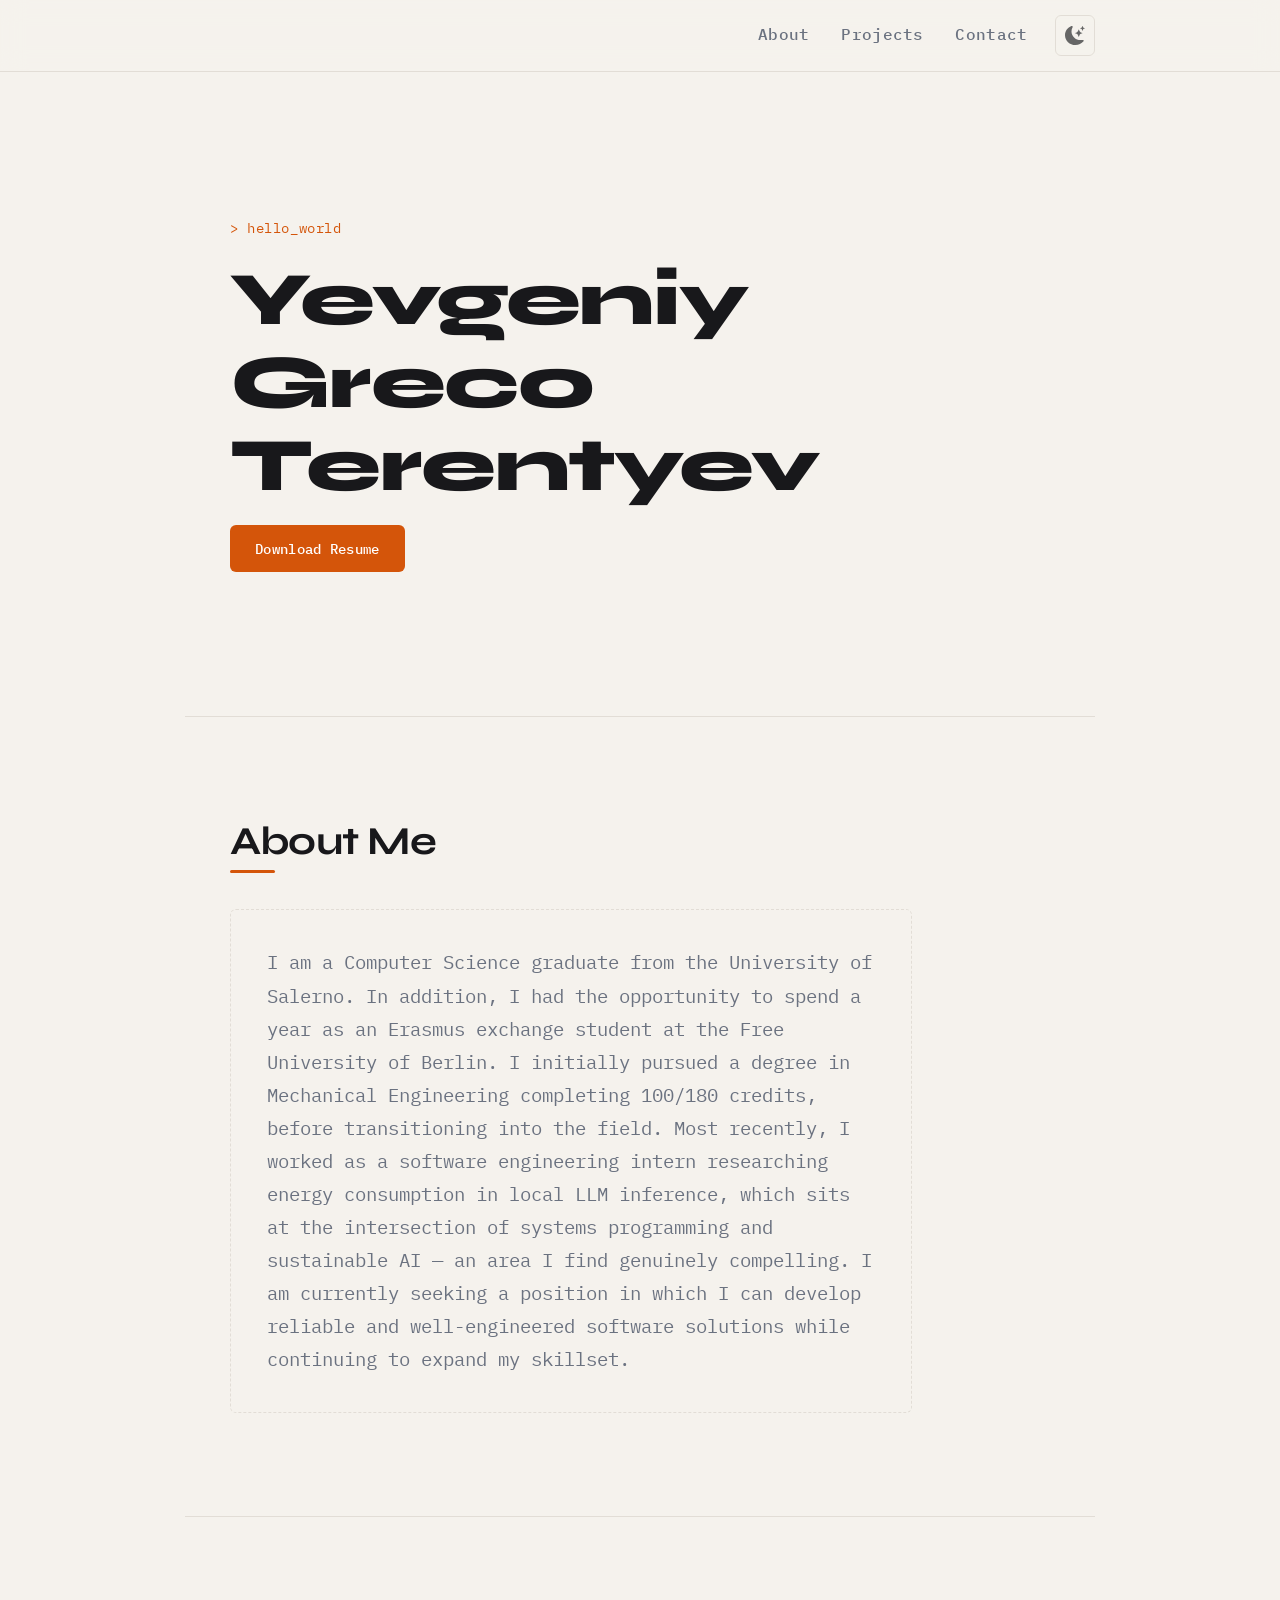
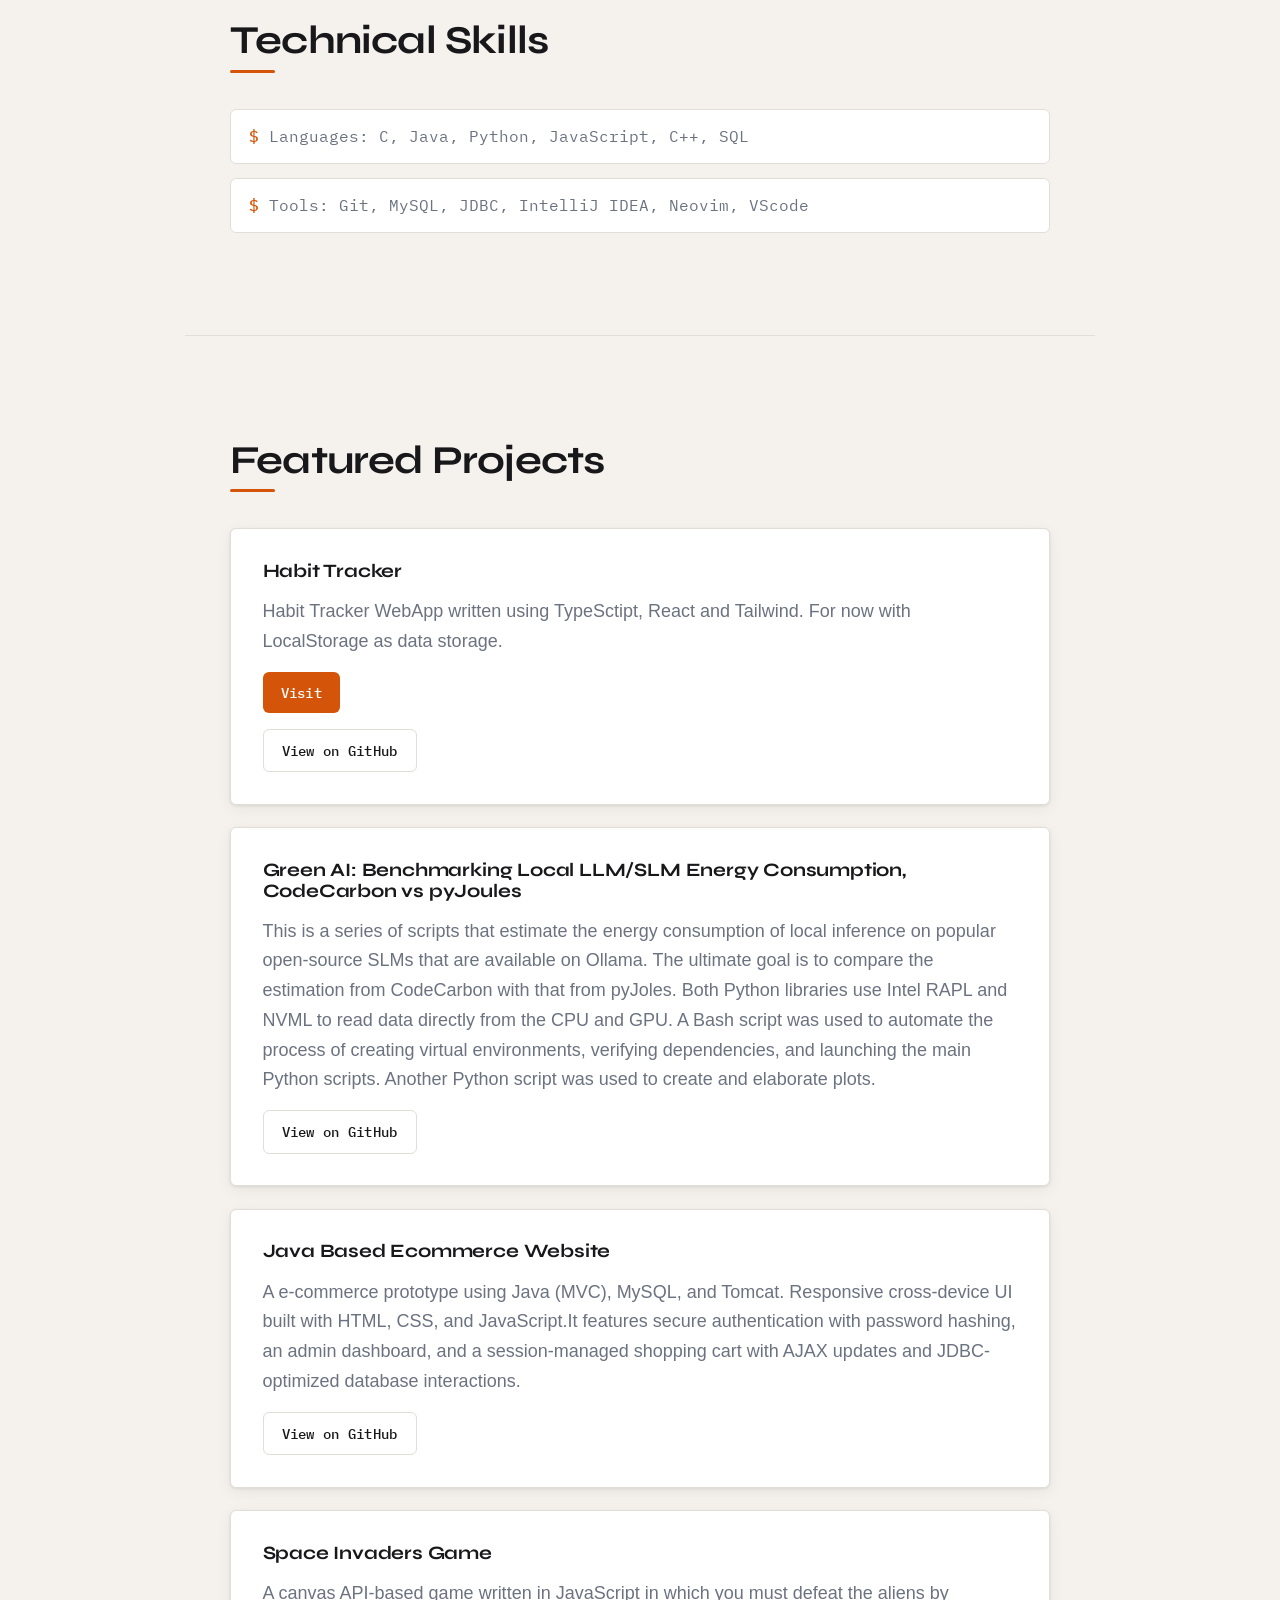
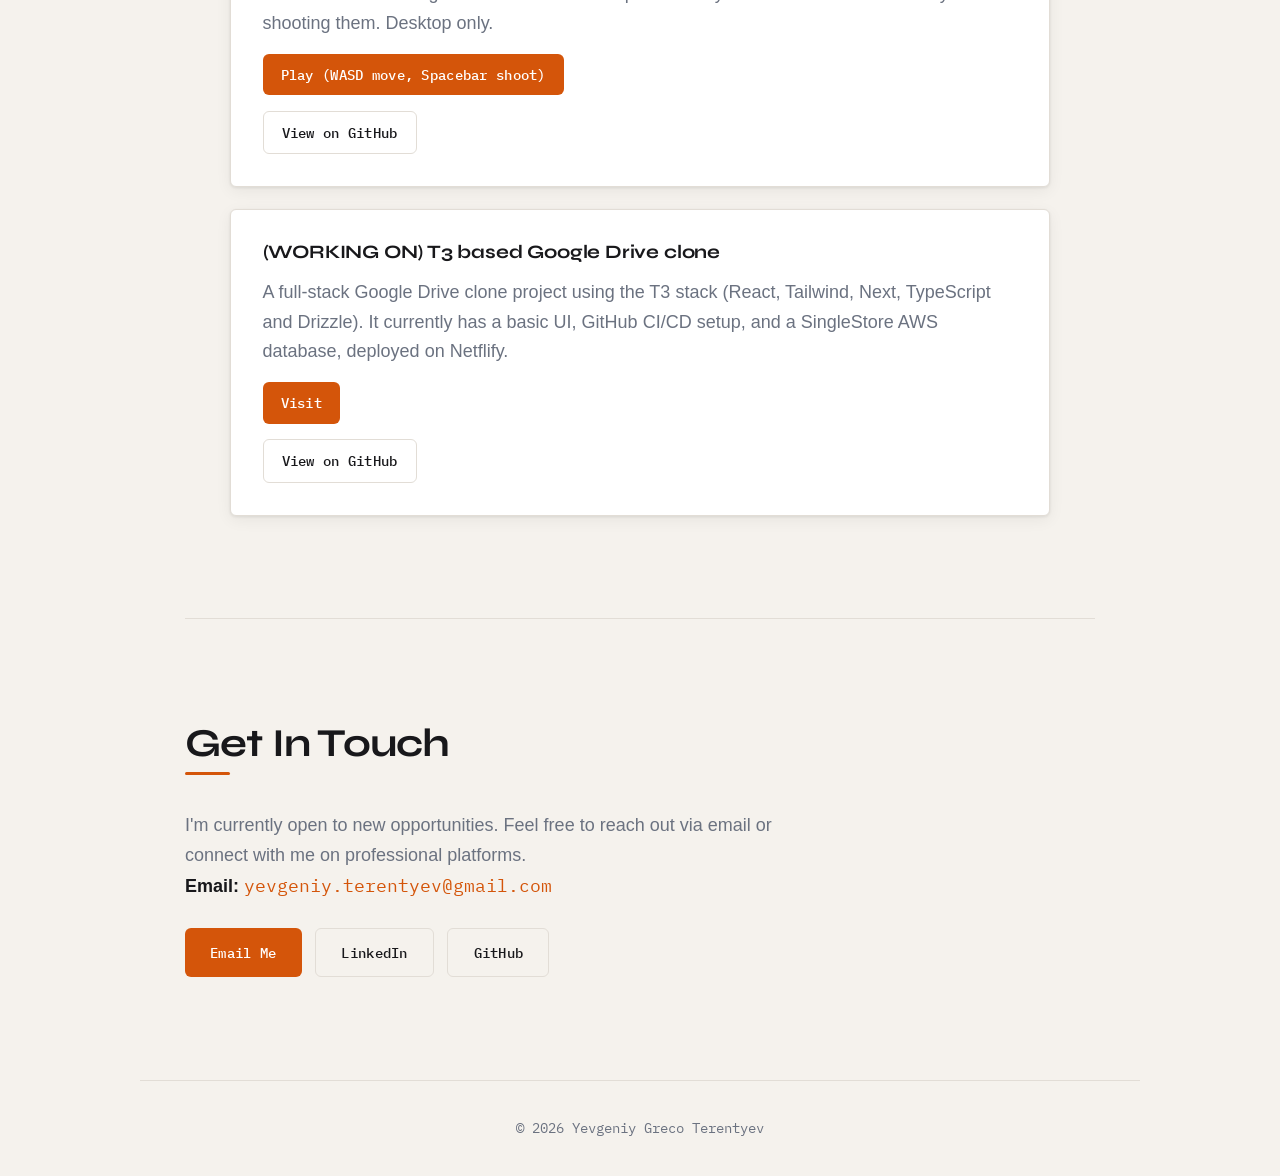
==== commit 7bcc4da8: "CV and some fixes" ====
--- a/index.html
+++ b/index.html
@@ -52,8 +52,8 @@
             <h2>Featured Projects</h2>
             <div class="project-grid">
                 <div class="project-card">
-                    <h3>React Habit Tracker</h3>
-                    <p>Habit Tracker webapp using React, Tailwind and TypeSctipt for now with LocalStorage for data storage and no accounts</p>
+                    <h3>Habit Tracker</h3>
+                    <p>Habit Tracker WebApp written using TypeSctipt, React and Tailwind. For now with LocalStorage as data storage. </p>
                     <a href="https://habit-tracker-gegenio.vercel.app/" class="btn">Visit</a>
                     <a href="https://github.com/hedysom/habitTracker" class="btn secondary">View on GitHub</a>
                 </div>
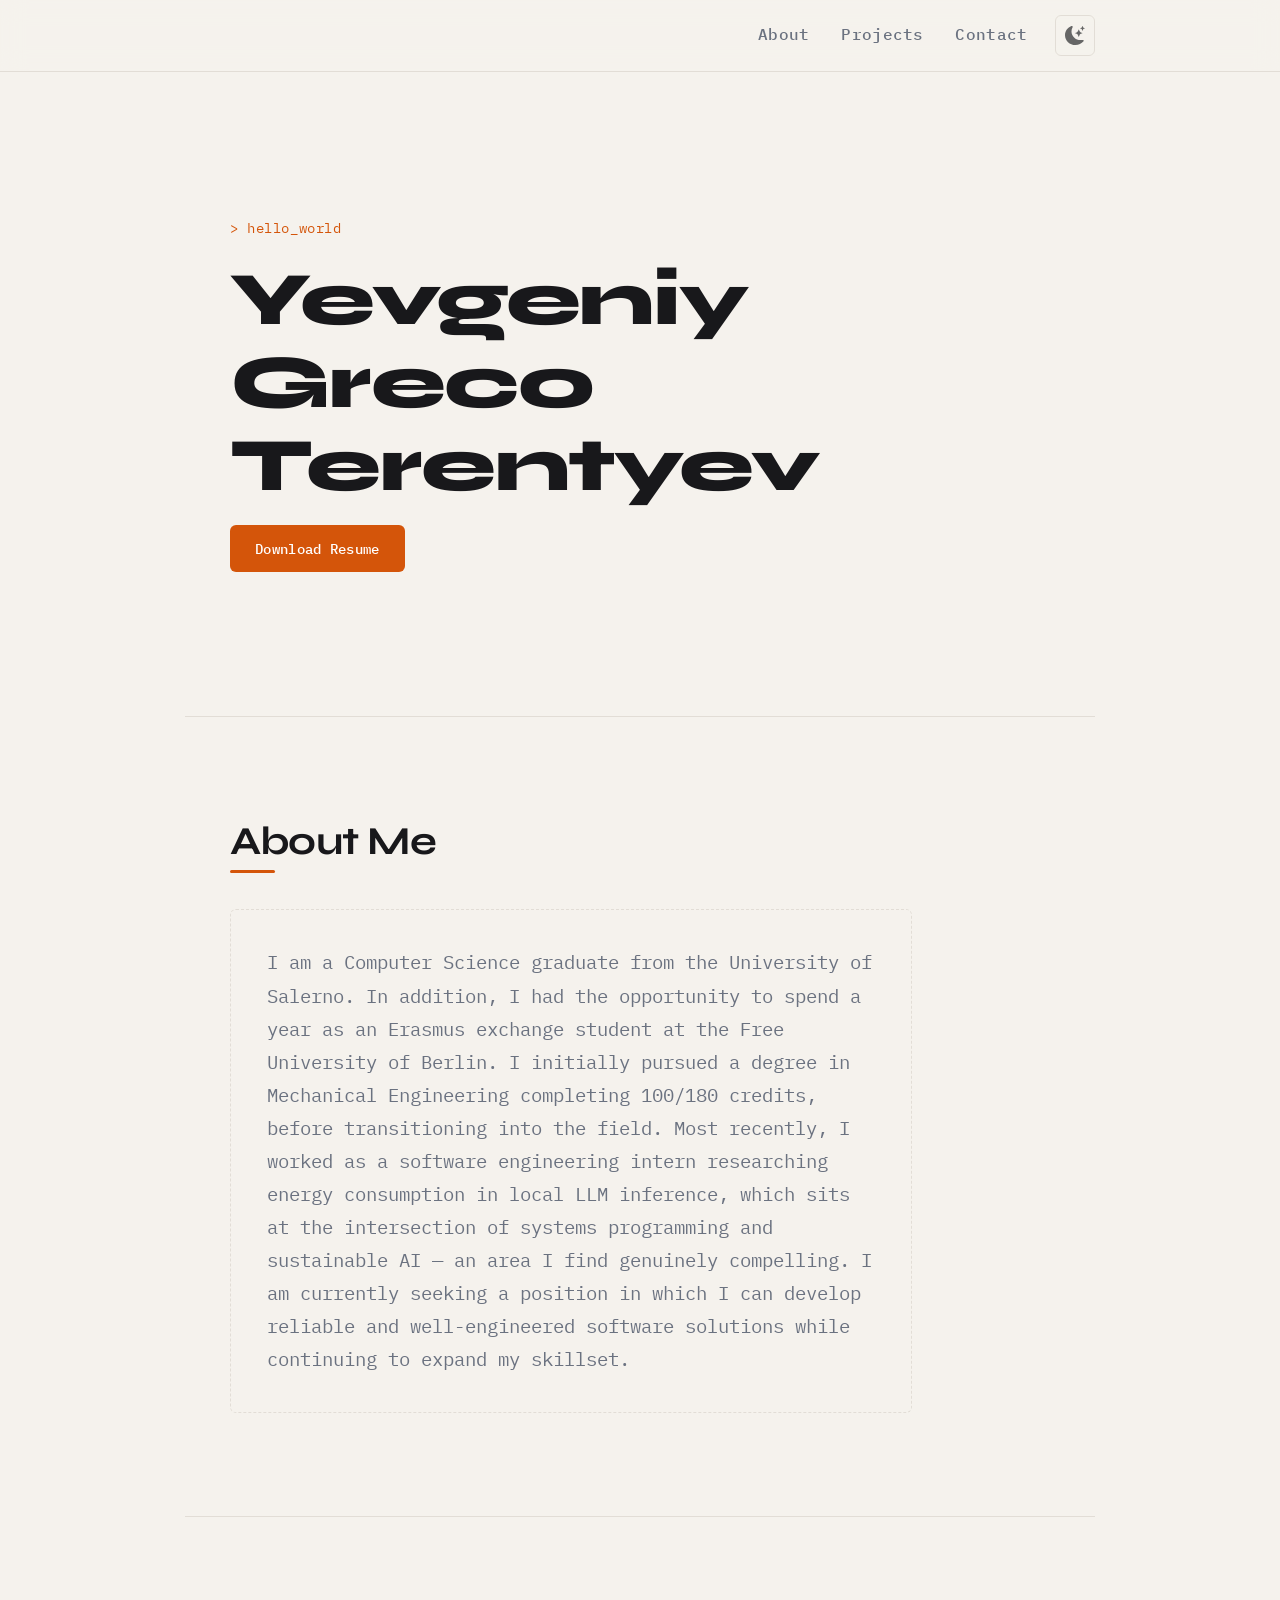
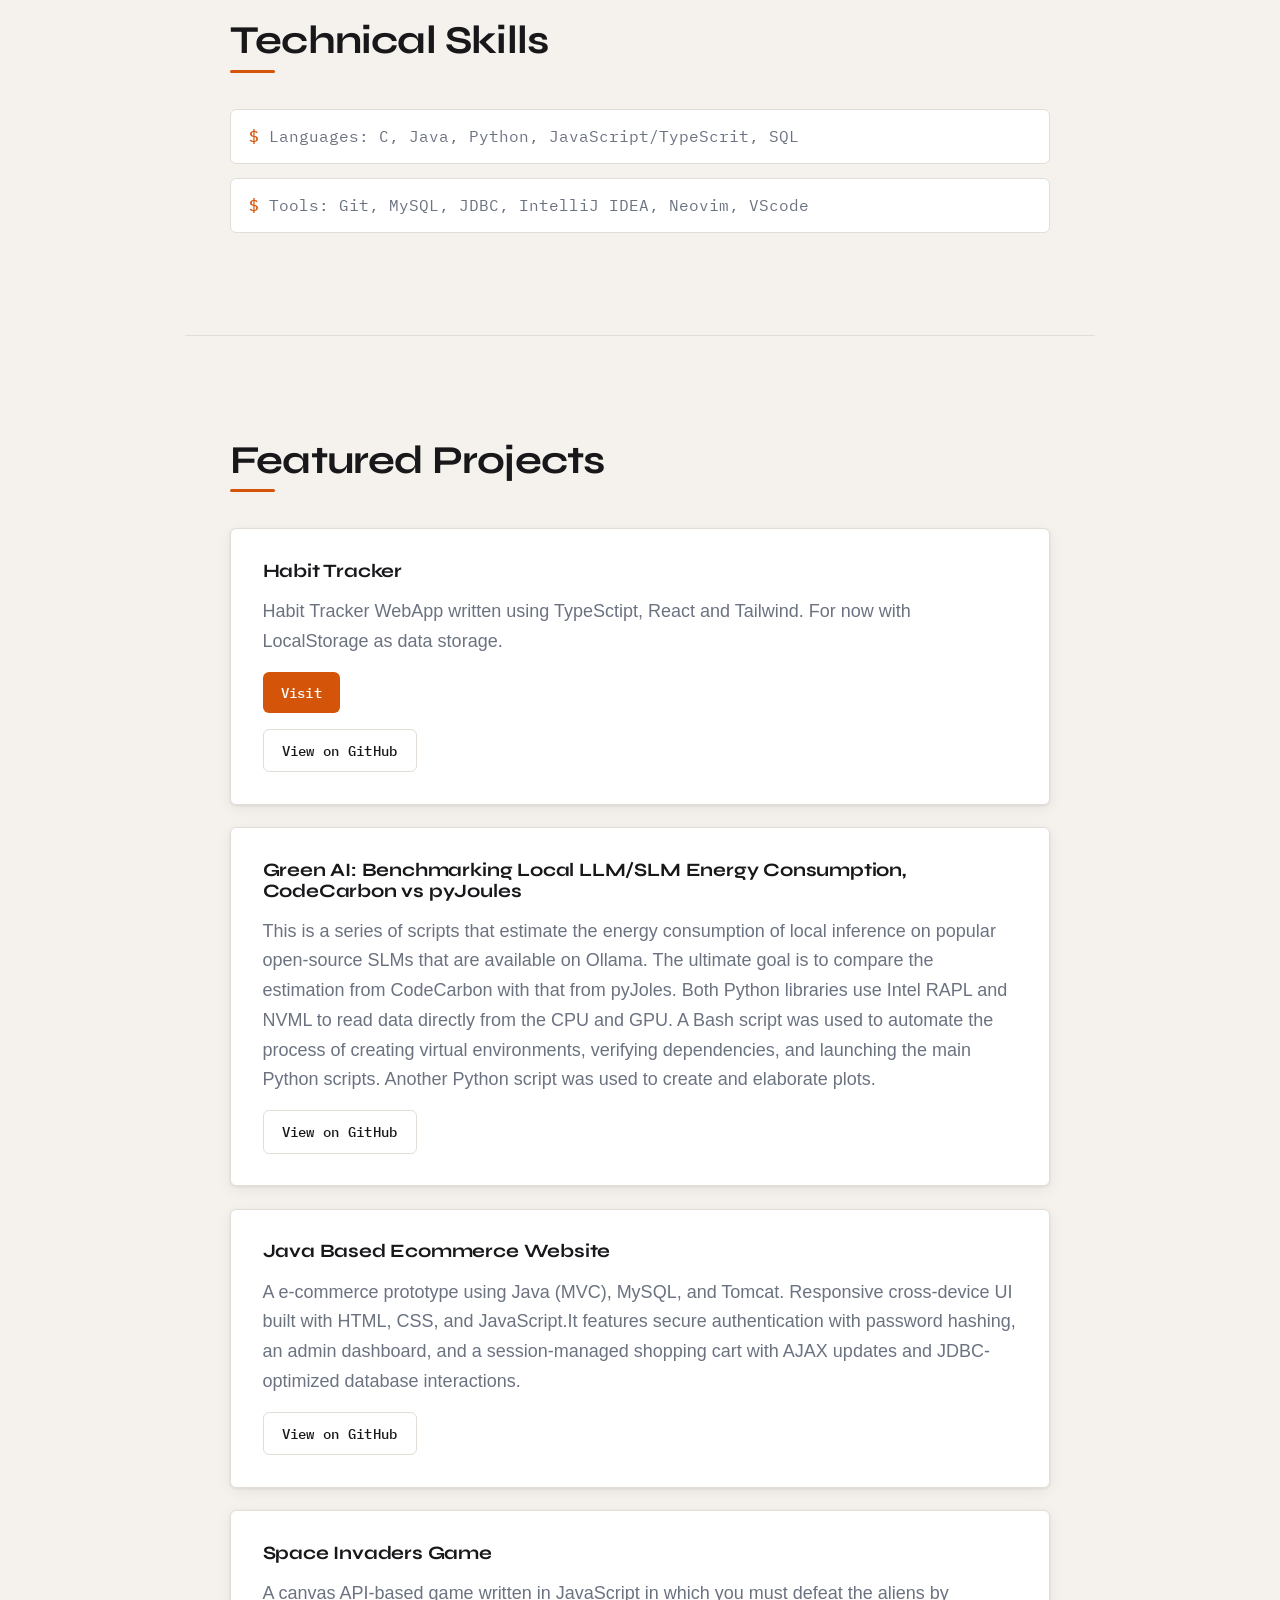
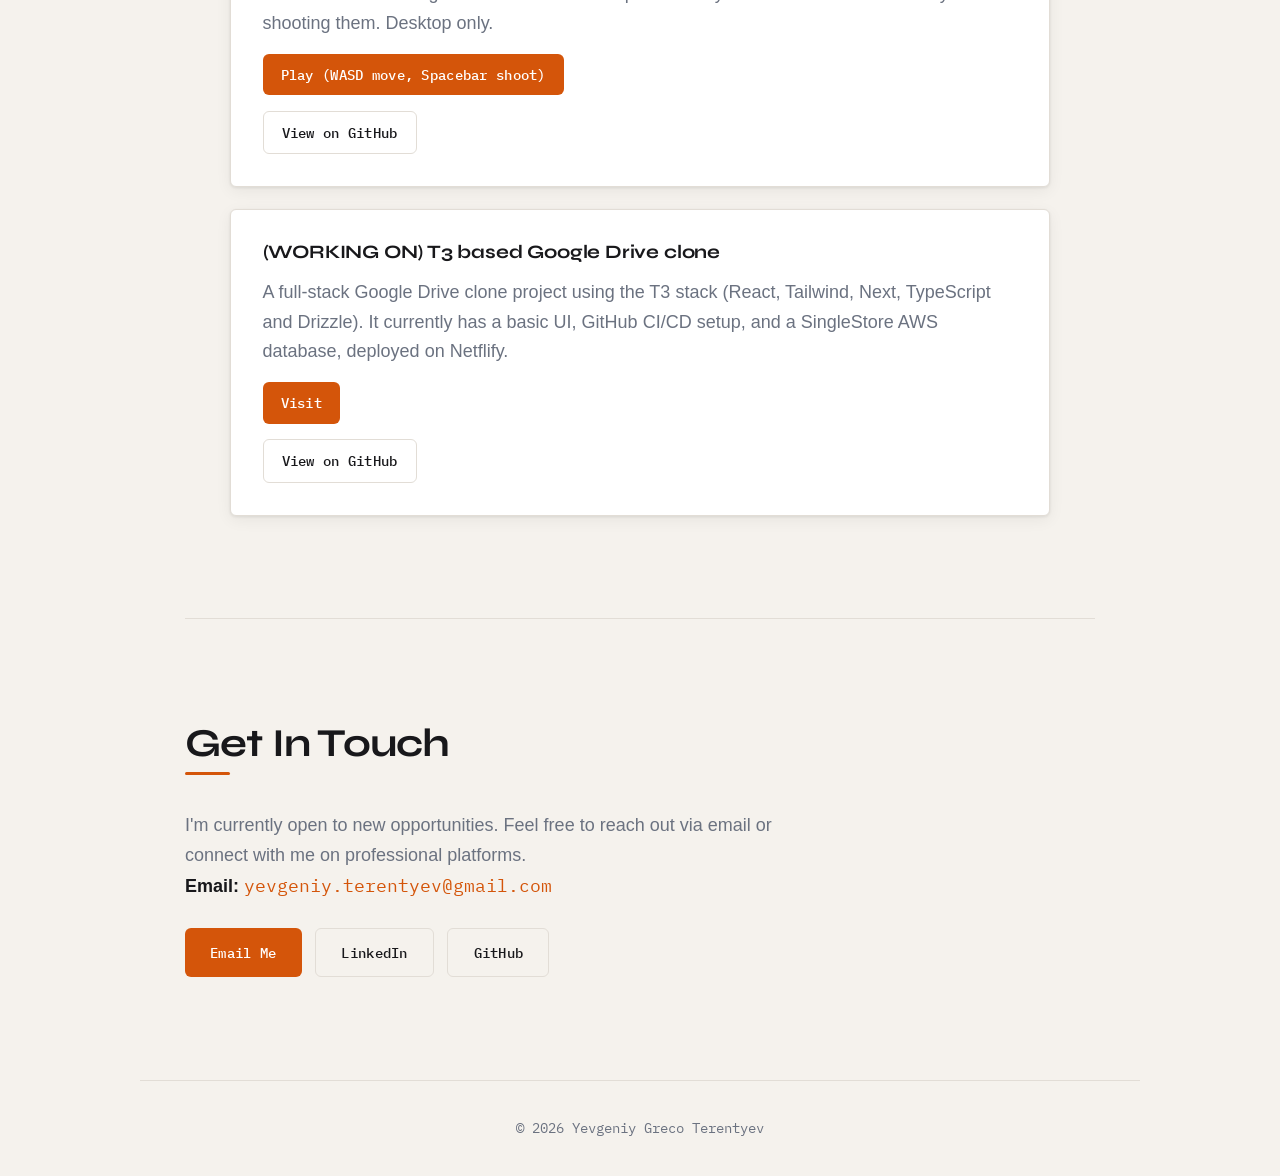
==== commit a4874388: "didn't save index in ide" ====
--- a/index.html
+++ b/index.html
@@ -43,7 +43,7 @@
         <section id="skills">
             <h2>Technical Skills</h2>
             <ul>
-                <li>Languages: C, Java, Python, JavaScript, C++, SQL</li>
+                <li>Languages: C, Java, Python, JavaScript/TypeScrit, SQL</li>
                 <li>Tools: Git, MySQL, JDBC, IntelliJ IDEA, Neovim, VScode</li>
             </ul>
         </section>
@@ -53,7 +53,7 @@
             <div class="project-grid">
                 <div class="project-card">
                     <h3>Habit Tracker</h3>
-                    <p>Habit Tracker WebApp written using TypeSctipt, React and Tailwind. For now with LocalStorage as data storage. </p>
+                    <p>Habit Tracker WebApp written using TypeSctipt, React and Tailwind. For now with LocalStorage as data storage.</p>
                     <a href="https://habit-tracker-gegenio.vercel.app/" class="btn">Visit</a>
                     <a href="https://github.com/hedysom/habitTracker" class="btn secondary">View on GitHub</a>
                 </div>
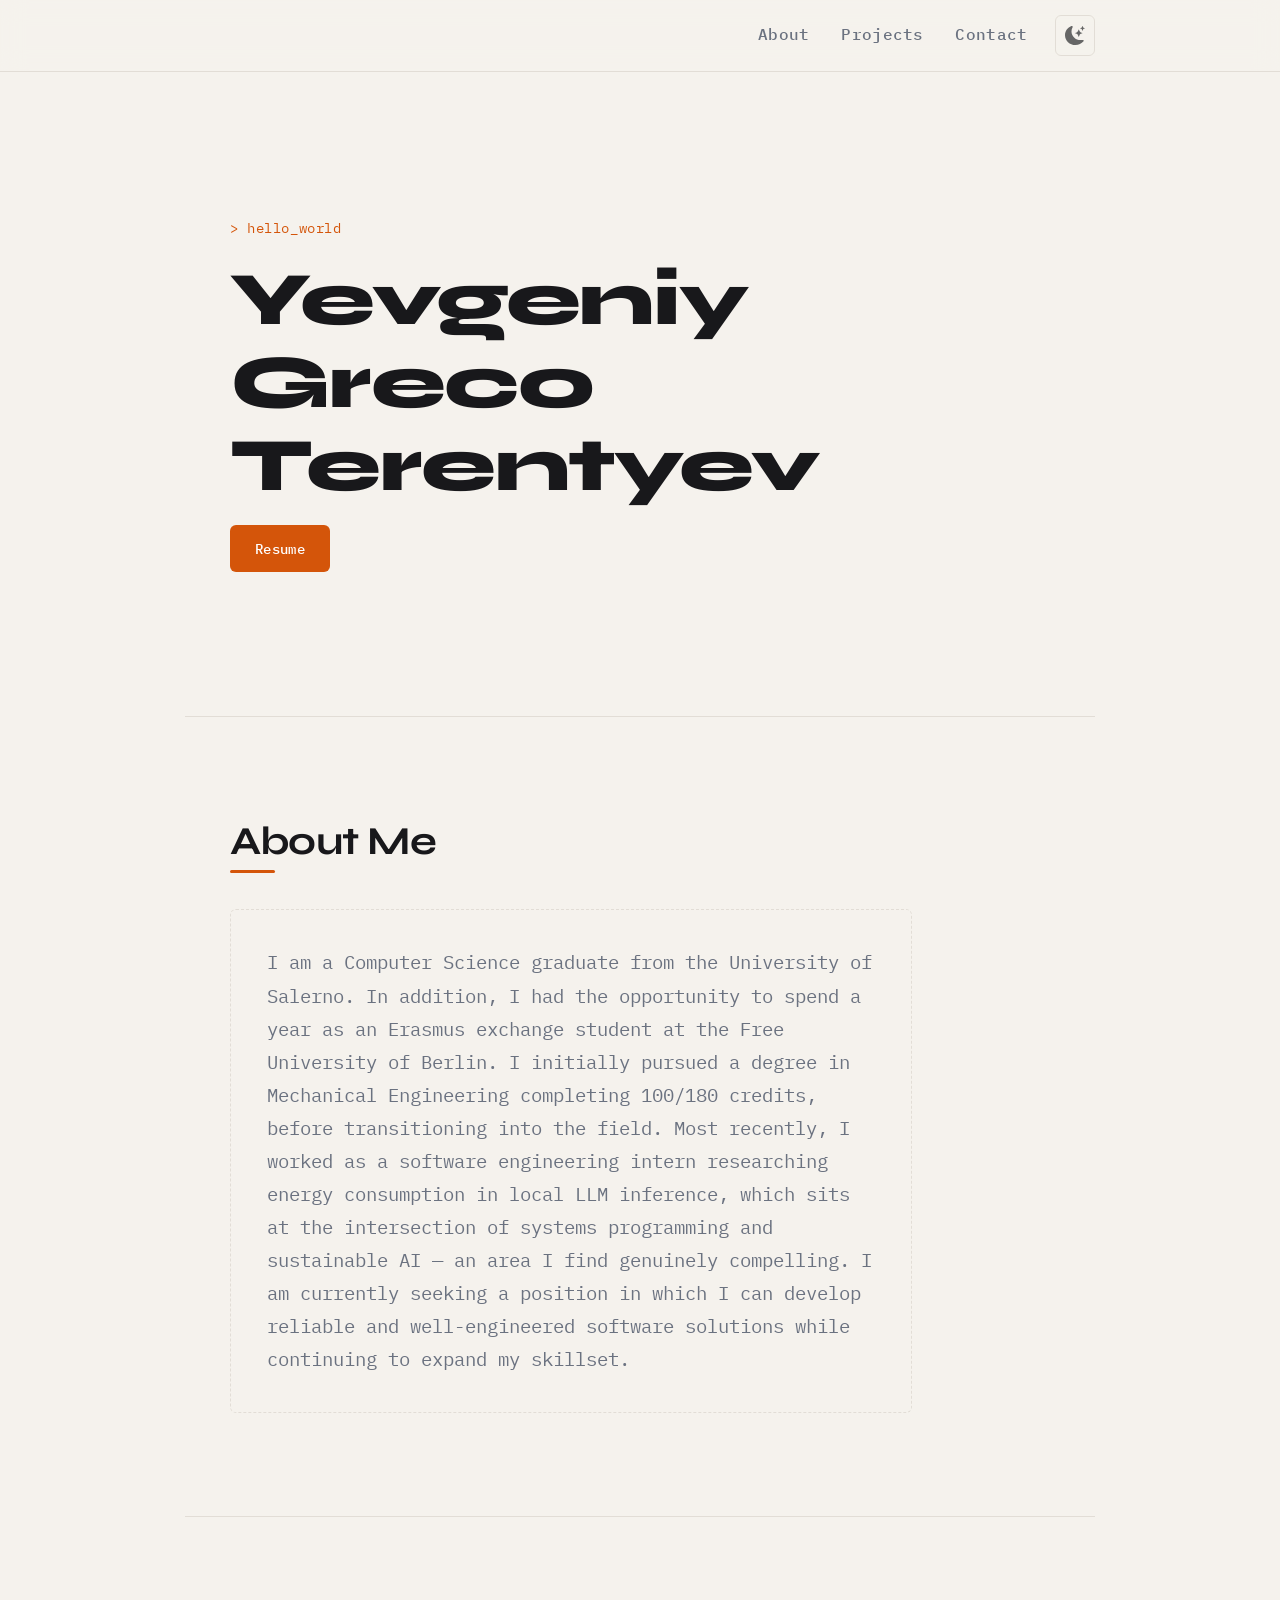
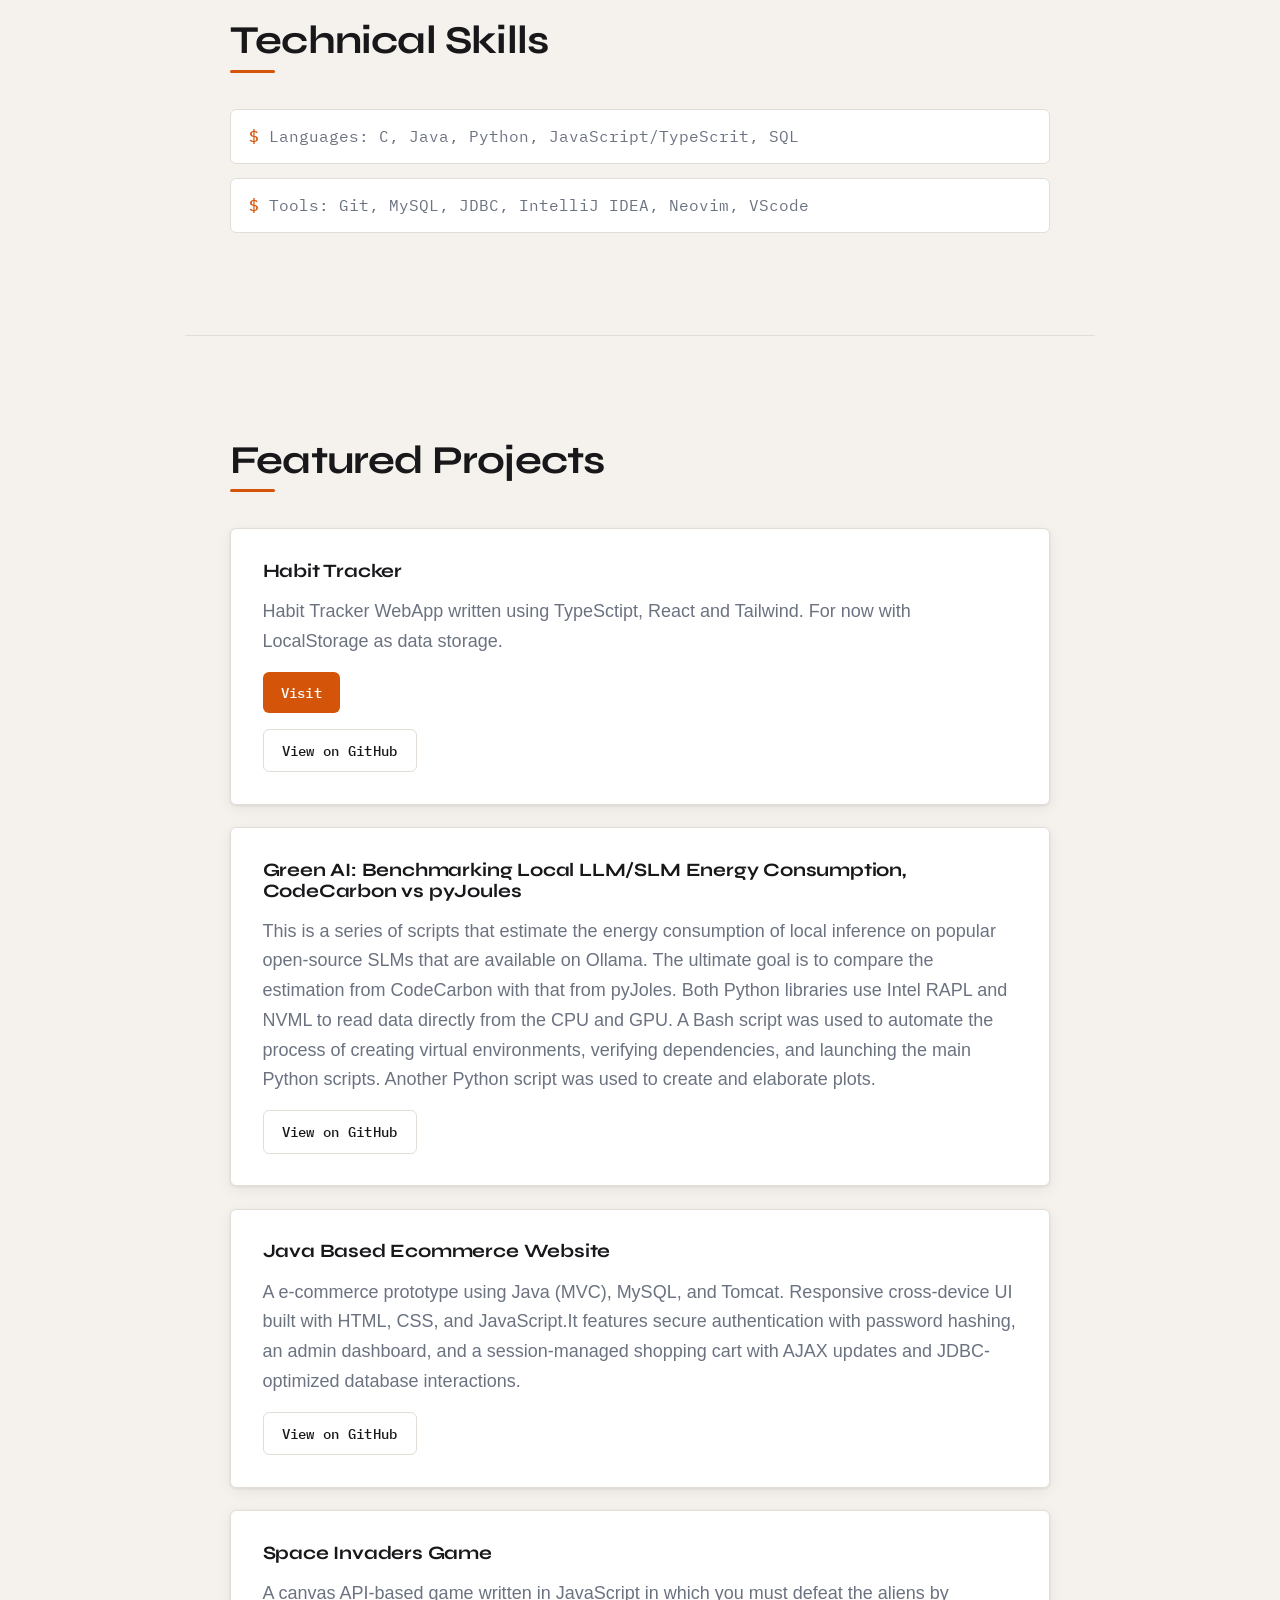
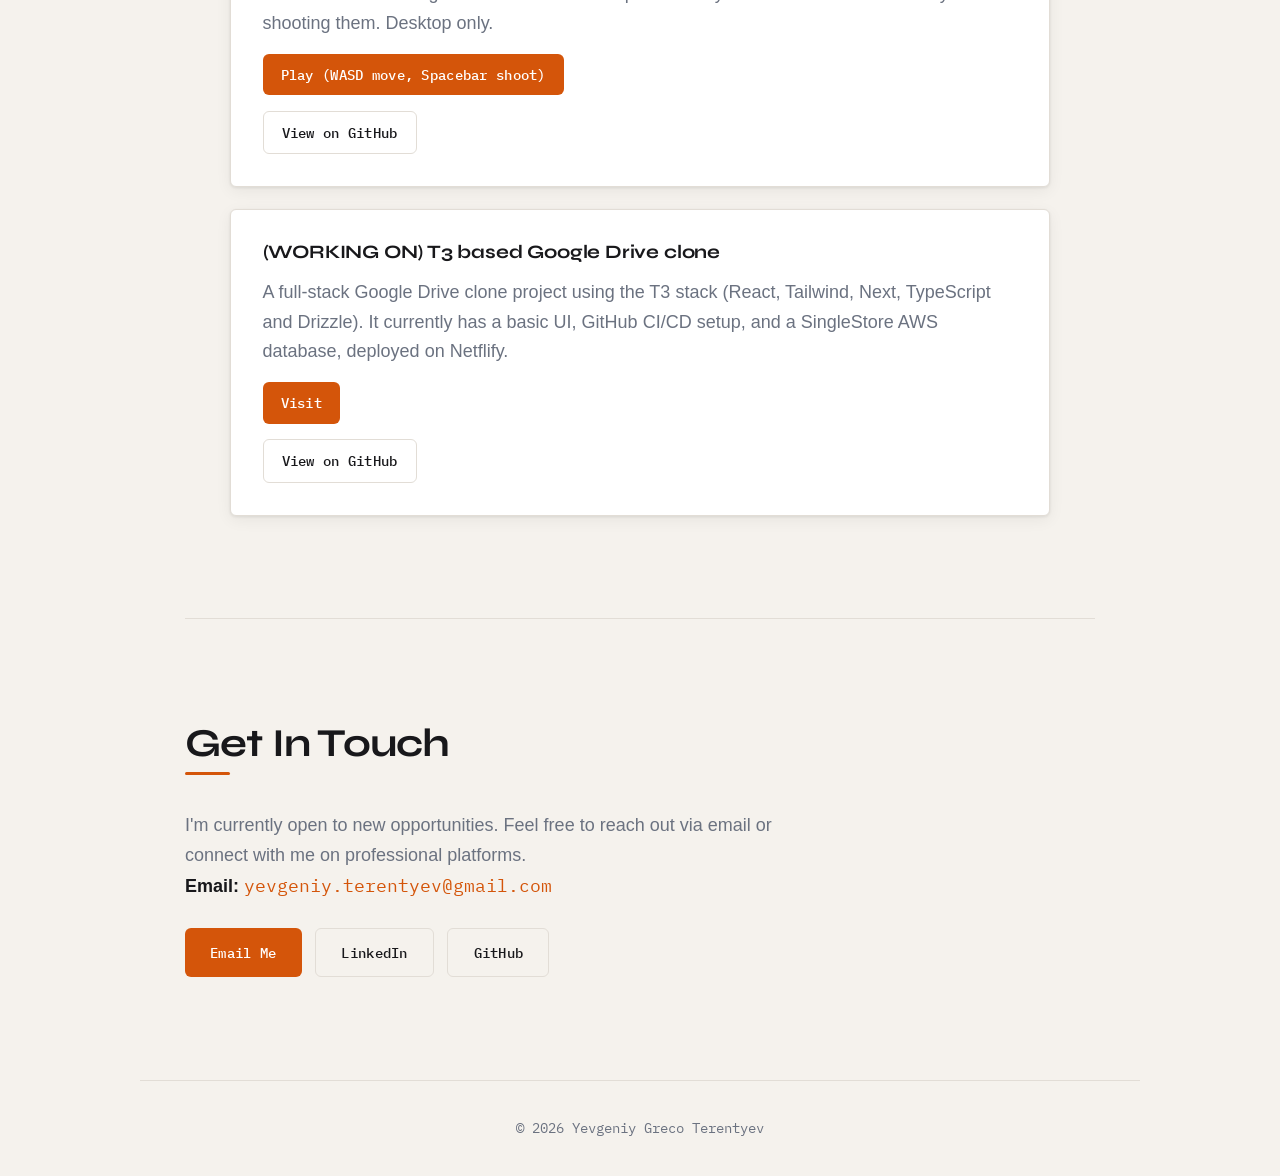
==== commit 7a38fc43: "cv changes" ====
--- a/index.html
+++ b/index.html
@@ -32,7 +32,7 @@
     <main>
         <section id="hero">
             <h1>Yevgeniy Greco Terentyev</h1>
-            <a href="CV_GrecoTerentyevPub.pdf" class="btn">Download Resume</a>
+            <a href="CV_Greco_Terentyev_Pub.pdf" class="btn">Resume</a>
         </section>
 
         <section id="about">
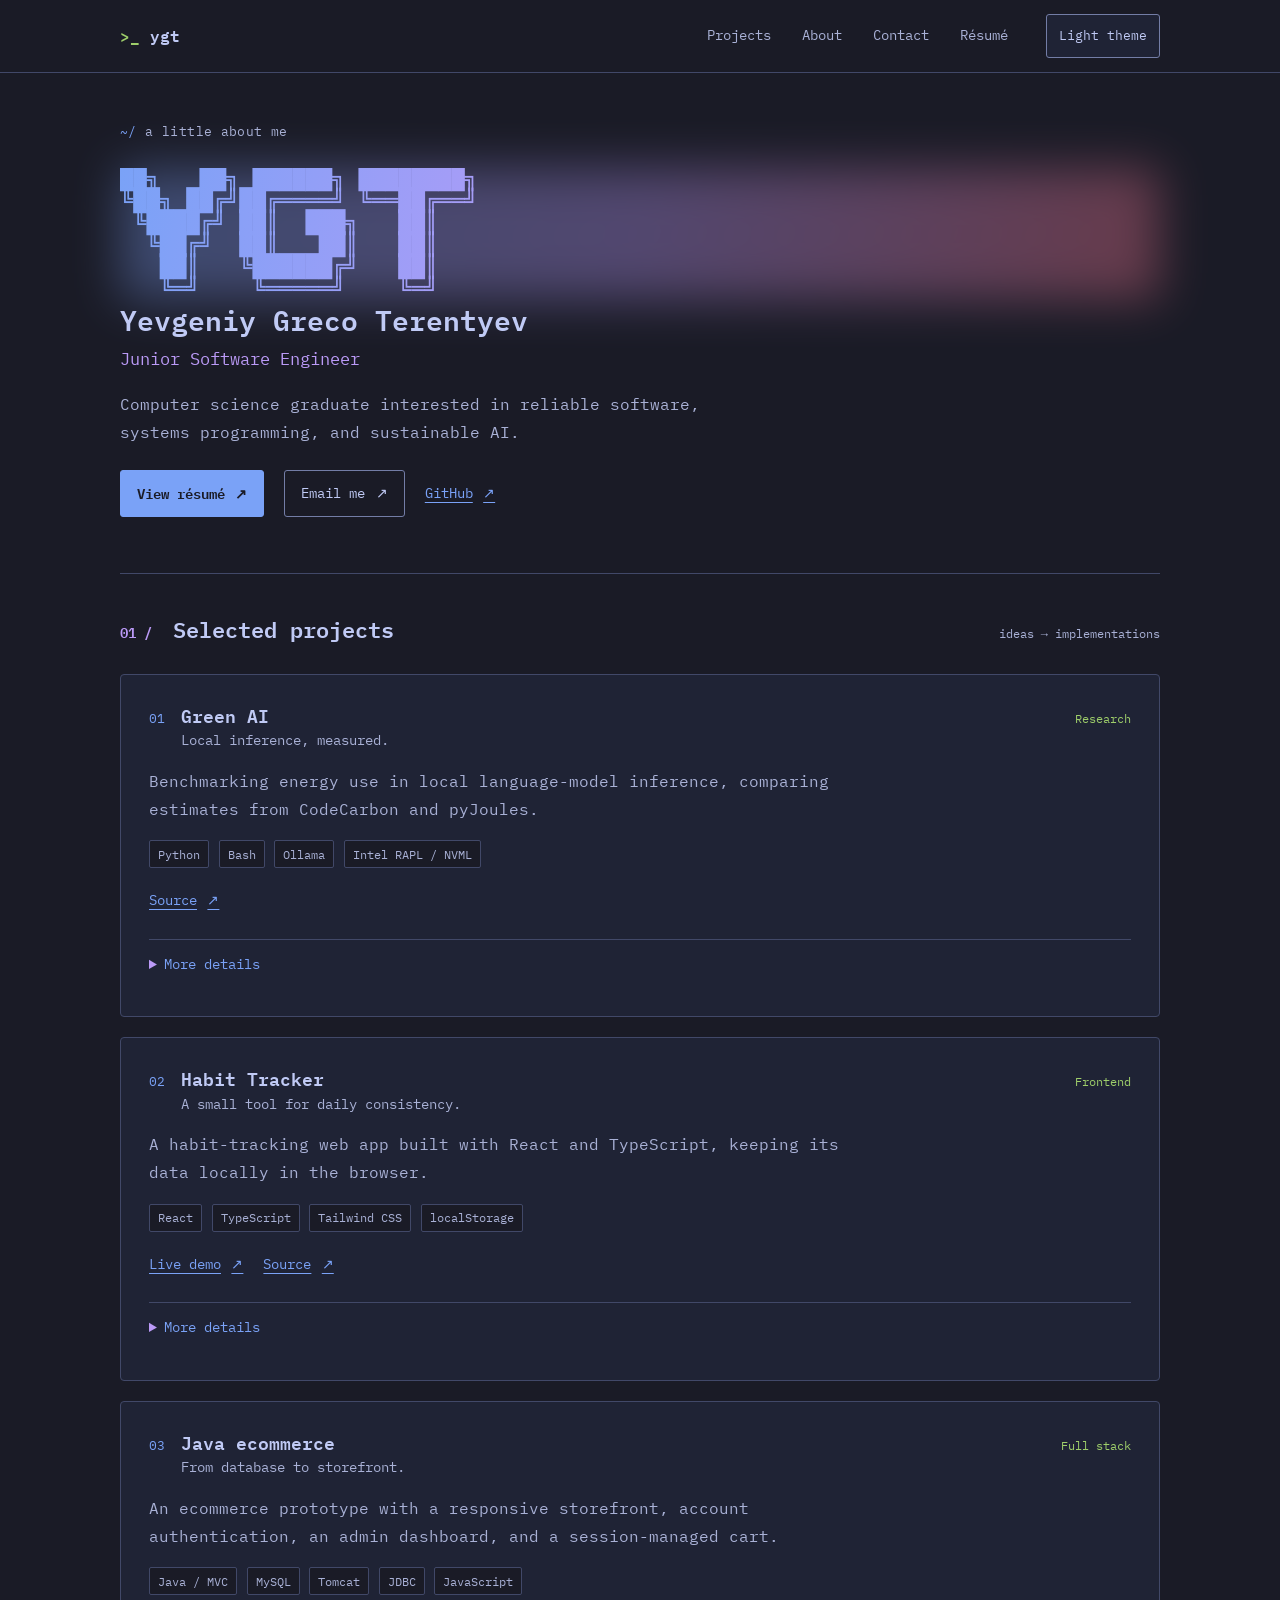
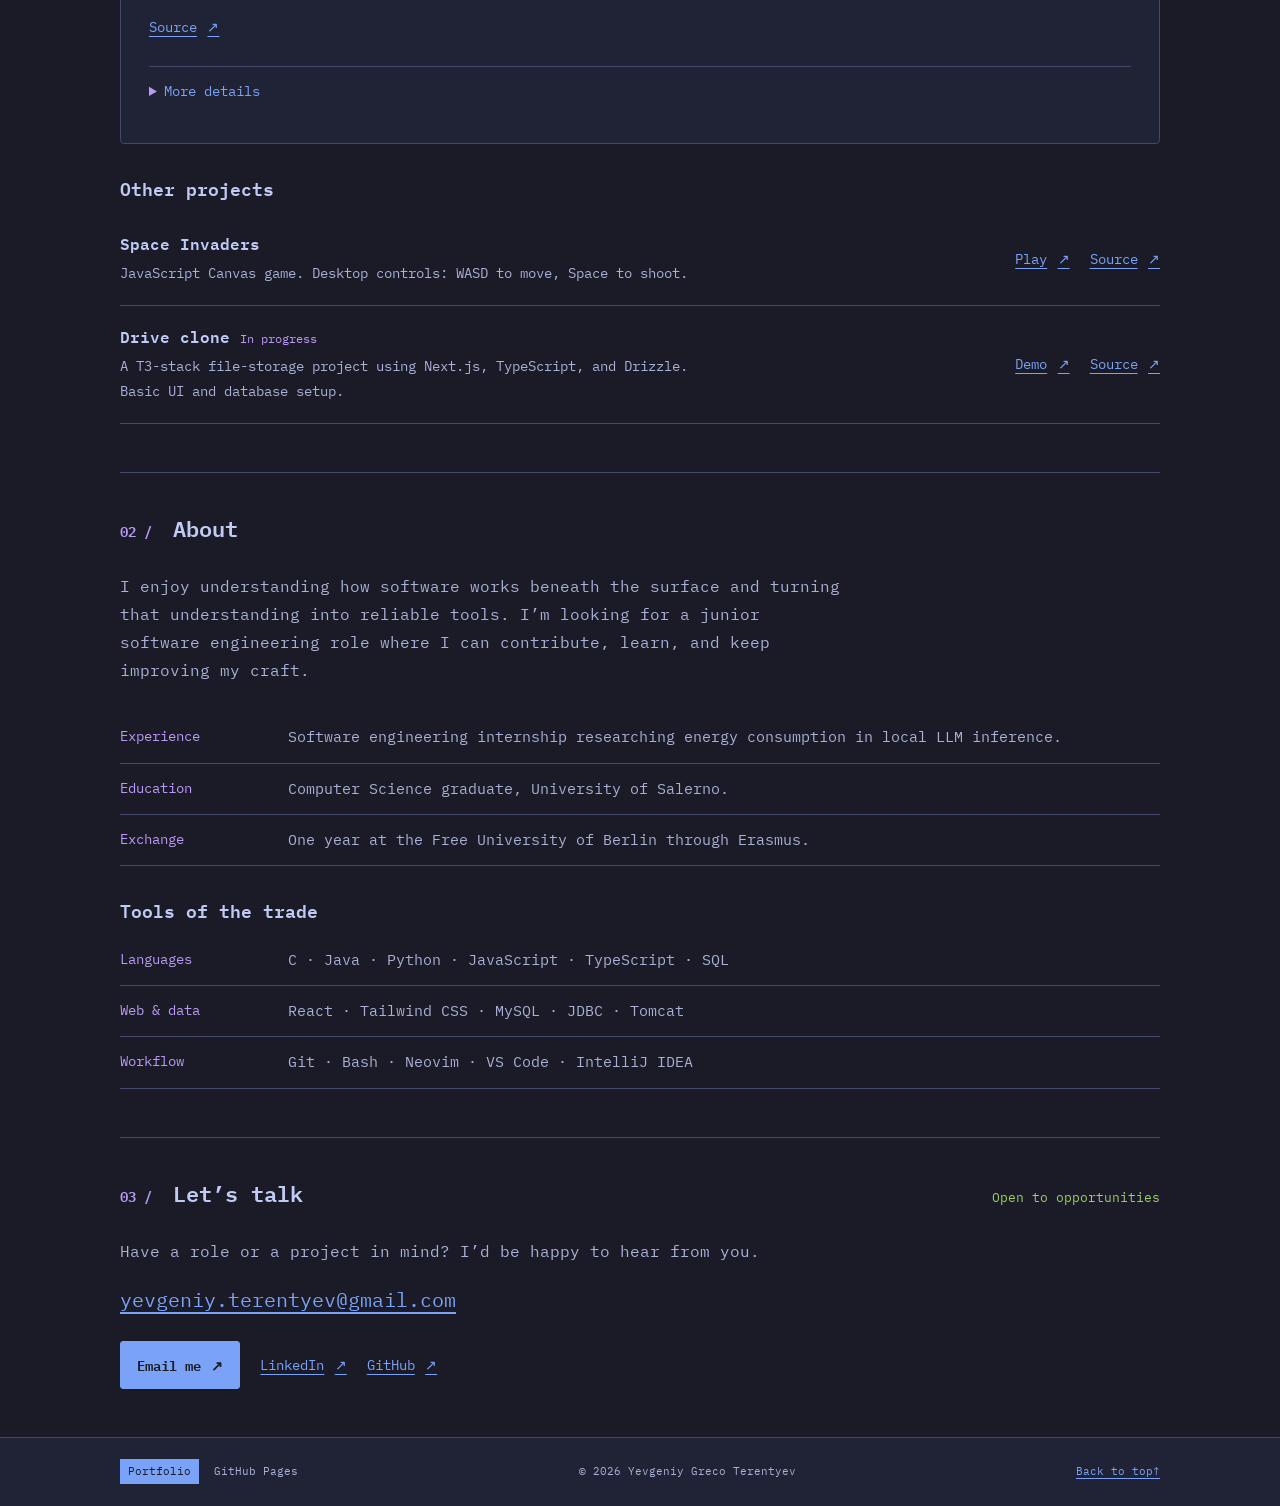
==== commit e5df0315: "complete restyle" ====
--- a/index.html
+++ b/index.html
@@ -1,103 +1,209 @@
 <!DOCTYPE html>
-<html lang="en">
+<html lang="en" data-theme="dark">
 <head>
+    <meta charset="UTF-8">
+    <meta name="viewport" content="width=device-width, initial-scale=1">
+    <meta name="description" content="Yevgeniy Greco Terentyev, junior software engineer. Projects in sustainable AI, Java web development, and React.">
+    <meta name="color-scheme" content="dark light">
+    <title>Yevgeniy Greco Terentyev | Software Engineer</title>
     <script>
-        document.documentElement.setAttribute(
-            'data-theme',
-            localStorage.getItem('theme') || 'light'
-        );
+        try {
+            const theme = localStorage.getItem('theme');
+            if (theme === 'light' || theme === 'dark') {
+                document.documentElement.dataset.theme = theme;
+            }
+        } catch (error) {
+            console.warn('Saved theme could not be read; using the default dark theme.', error);
+        }
     </script>
-    <meta charset="UTF-8">
-    <meta name="viewport" content="width=device-width, initial-scale=1.0">
-    <title> Yevgeniy Greco Terentyev| Portfolio</title>
+    <link rel="preload" href="fonts/ibm-plex-mono-latin-400.woff2" as="font" type="font/woff2" crossorigin>
     <link rel="stylesheet" href="styles.css">
     <link rel="icon" href="data:,">
     <script src="script.js" defer></script>
 </head>
 <body>
-    <header>
-        <nav>
-            <ul>
+    <a class="skip-link" href="#main">Skip to content</a>
+    <header class="site-header">
+        <nav class="navigation container" aria-label="Main navigation">
+            <a class="site-mark" href="#hero" aria-label="Yevgeniy, home"><span aria-hidden="true">&gt;_</span> ygt</a>
+            <ul class="nav-links">
+                <li><a href="#projects">Projects</a></li>
                 <li><a href="#about">About</a></li>
-                <li><a href="#projects">Projects</a></li>
                 <li><a href="#contact">Contact</a></li>
-                <li class="theme-toggle-container">
-                    <button id="theme-toggle" aria-label="Toggle color mode">
-                        <img src="./img/sun.svg" id="theme-icon-light" class="theme-icon" alt="Light Mode">
-                        <img src="./img/moon.svg" id="theme-icon-dark" class="theme-icon" alt="Dark Mode">
-                    </button>
-                </li>
+                <li><a href="CV_Greco_Terentyev_Pub.pdf">Résumé</a></li>
+            </ul>
+            <button id="theme-toggle" type="button" hidden>Light theme</button>
         </nav>
     </header>
-    <main>
-        <section id="hero">
-            <h1>Yevgeniy Greco Terentyev</h1>
-            <a href="CV_Greco_Terentyev_Pub.pdf" class="btn">Resume</a>
-        </section>
-
-        <section id="about">
-            <h2>About Me</h2>
-            <p>I am a Computer Science graduate from the University of Salerno. In addition, I had the opportunity to spend a year as an Erasmus exchange student at the Free University of Berlin. I initially pursued a degree in Mechanical Engineering completing 100/180 credits, before transitioning into the field. Most recently, I worked as a software engineering intern researching energy consumption in local LLM inference, which sits at the intersection of systems programming and sustainable AI — an area I find genuinely compelling. I am currently seeking a position in which I can develop reliable and well-engineered software solutions while continuing to expand my skillset.</p>
-        </section>
-
-        <section id="skills">
-            <h2>Technical Skills</h2>
-            <ul>
-                <li>Languages: C, Java, Python, JavaScript/TypeScrit, SQL</li>
-                <li>Tools: Git, MySQL, JDBC, IntelliJ IDEA, Neovim, VScode</li>
-            </ul>
-        </section>
-
-        <section id="projects">
-            <h2>Featured Projects</h2>
-            <div class="project-grid">
-                <div class="project-card">
-                    <h3>Habit Tracker</h3>
-                    <p>Habit Tracker WebApp written using TypeSctipt, React and Tailwind. For now with LocalStorage as data storage.</p>
-                    <a href="https://habit-tracker-gegenio.vercel.app/" class="btn">Visit</a>
-                    <a href="https://github.com/hedysom/habitTracker" class="btn secondary">View on GitHub</a>
-                </div>
-                <div class="project-card">
-                    <h3>Green AI: Benchmarking Local LLM/SLM Energy Consumption, CodeCarbon vs pyJoules</h3>
-                    <p>This is a series of scripts that estimate the energy consumption of local inference on popular open-source SLMs that are available on Ollama. The ultimate goal is to compare the estimation from CodeCarbon with that from pyJoles. Both Python libraries use Intel RAPL and NVML to read data directly from the CPU and GPU. A Bash script was used to automate the process of creating virtual environments, verifying dependencies, and launching the main Python scripts. Another Python script was used to create and elaborate plots.</p>
-                    <a href="https://github.com/hedysom/LlmEnergy" class="btn secondary">View on GitHub</a>
-                </div>
-                <div class="project-card">
-                    <h3>Java Based Ecommerce Website</h3>
-                    <p>A e-commerce prototype using Java (MVC), MySQL, and Tomcat. Responsive cross-device UI built with HTML, CSS, and JavaScript.It features secure authentication with password hashing, an admin dashboard, and a session-managed shopping cart with AJAX updates and JDBC-optimized database interactions. </p>
-                    <a href="https://github.com/hedysom/JavaEcommerce" class="btn secondary">View on GitHub</a>
-                </div>
-                <div class="project-card">
-                    <h3>Space Invaders Game</h3>
-                    <p> A canvas API-based game written in JavaScript in which you must defeat the aliens by shooting them. Desktop only.</p>
-                    <a href="https://hedysom.github.io/spaceInvadersJS" class="btn">Play (WASD move, Spacebar shoot)</a>
-                    <a href="https://github.com/hedysom/spaceInvadersJS" class="btn secondary">View on GitHub</a>
-                </div>
-                <div class="project-card">
-                    <h3>(WORKING ON) T3 based Google Drive clone</h3>
-                    <p>A full-stack Google Drive clone project using the T3 stack (React, Tailwind, Next, TypeScript and Drizzle). It currently has a basic UI, GitHub CI/CD setup, and a SingleStore AWS database, deployed on Netflify. </p>
-                    <a href="https://eugeniodrive.netlify.app/" class="btn">Visit</a>
-                    <a href="https://github.com/hedysom/drive" class="btn secondary">View on GitHub</a>
-                </div>
+
+    <main id="main" class="container" tabindex="-1">
+        <section id="hero" aria-labelledby="name">
+            <p class="eyebrow"><span class="accent">~/</span> a little about me</p>
+        <div class = "logo-wrap">
+              <pre class="logo" aria-hidden="true">██╗   ██╗ ██████╗ ████████╗
+╚██╗ ██╔╝██╔════╝ ╚══██╔══╝
+ ╚████╔╝ ██║  ███╗   ██║   
+  ╚██╔╝  ██║   ██║   ██║   
+   ██║   ╚██████╔╝   ██║   
+   ╚═╝    ╚═════╝    ╚═╝</pre>
+          </div>
+
+            <h1 id="name">Yevgeniy Greco Terentyev</h1>
+            <p class="role">Junior Software Engineer</p>
+            <p class="hero-summary">Computer science graduate interested in reliable software, systems programming, and sustainable AI.</p>
+            <div class="actions hero-actions">
+                <a class="button primary" href="CV_Greco_Terentyev_Pub.pdf">View résumé <span aria-hidden="true">↗</span></a>
+                <a class="button" href="mailto:yevgeniy.terentyev@gmail.com">Email me <span aria-hidden="true">↗</span></a>
+                <a class="text-link" href="https://github.com/hedysom">GitHub <span aria-hidden="true">↗</span></a>
+            </div>
+        </section>
+
+        <section id="projects" class="page-section" aria-labelledby="projects-heading">
+            <div class="section-heading">
+                <h2 id="projects-heading"><span aria-hidden="true" class="section-number">01 /</span> Selected projects</h2>
+                <span class="section-note" aria-hidden="true">ideas → implementations</span>
+            </div>
+            <div class="project-list">
+                <article class="project-card" aria-labelledby="green-ai-title">
+                    <div class="project-heading">
+                        <span class="project-index" aria-hidden="true">01</span>
+                        <h3 id="green-ai-title">Green AI<span class="project-subtitle">Local inference, measured.</span></h3>
+                        <span class="tag">Research</span>
+                    </div>
+                    <p>Benchmarking energy use in local language-model inference, comparing estimates from CodeCarbon and pyJoules.</p>
+                    <ul class="stack" aria-label="Green AI technologies">
+                        <li>Python</li><li>Bash</li><li>Ollama</li><li>Intel RAPL / NVML</li>
+                    </ul>
+                    <div class="actions">
+                        <a class="text-link" href="https://github.com/hedysom/LlmEnergy" aria-label="Green AI source on GitHub">Source <span aria-hidden="true">↗</span></a>
+                    </div>
+                    <details>
+                        <summary>More details<span class="sr-only"> about Green AI</span></summary>
+                        <div class="project-details">
+                            <h4>Approach</h4>
+                            <p>Python scripts run inference on open-source small language models available through Ollama. The work compares two energy-estimation libraries, CodeCarbon and pyJoules, using CPU and GPU measurements through Intel RAPL and NVML.</p>
+                            <h4>Implementation</h4>
+                            <p>A Bash script automates virtual-environment setup, dependency checks, and benchmark execution. Separate Python scripts process the measurements and produce plots for comparison.</p>
+                            <h4>Scope</h4>
+                            <p>The focus is local inference and measurement tooling, not model training. The repository contains the scripts; no universal energy-saving claim is implied by the comparison.</p>
+                        </div>
+                    </details>
+                </article>
+
+                <article class="project-card" aria-labelledby="habit-title">
+                    <div class="project-heading">
+                        <span class="project-index" aria-hidden="true">02</span>
+                        <h3 id="habit-title">Habit Tracker<span class="project-subtitle">A small tool for daily consistency.</span></h3>
+                        <span class="tag">Frontend</span>
+                    </div>
+                    <p>A habit-tracking web app built with React and TypeScript, keeping its data locally in the browser.</p>
+                    <ul class="stack" aria-label="Habit Tracker technologies">
+                        <li>React</li><li>TypeScript</li><li>Tailwind CSS</li><li>localStorage</li>
+                    </ul>
+                    <div class="actions">
+                        <a class="text-link" href="https://habit-tracker-gegenio.vercel.app/" aria-label="Habit Tracker live demo">Live demo <span aria-hidden="true">↗</span></a>
+                        <a class="text-link" href="https://github.com/hedysom/habitTracker" aria-label="Habit Tracker source on GitHub">Source <span aria-hidden="true">↗</span></a>
+                    </div>
+                    <details>
+                        <summary>More details<span class="sr-only"> about Habit Tracker</span></summary>
+                        <div class="project-details">
+                            <h4>Implementation</h4>
+                            <p>React components and TypeScript power the interface, with Tailwind CSS for styling. Browser localStorage provides persistence without a backend database.</p>
+                            <h4>Trade-off</h4>
+                            <p>Data stays in the browser where it was created. This version does not provide account-based cross-device synchronization; clearing site storage removes locally saved data.</p>
+                        </div>
+                    </details>
+                </article>
+
+                <article class="project-card" aria-labelledby="java-title">
+                    <div class="project-heading">
+                        <span class="project-index" aria-hidden="true">03</span>
+                        <h3 id="java-title">Java ecommerce<span class="project-subtitle">From database to storefront.</span></h3>
+                        <span class="tag">Full stack</span>
+                    </div>
+                    <p>An ecommerce prototype with a responsive storefront, account authentication, an admin dashboard, and a session-managed cart.</p>
+                    <ul class="stack" aria-label="Java ecommerce technologies">
+                        <li>Java / MVC</li><li>MySQL</li><li>Tomcat</li><li>JDBC</li><li>JavaScript</li>
+                    </ul>
+                    <div class="actions">
+                        <a class="text-link" href="https://github.com/hedysom/JavaEcommerce" aria-label="Java ecommerce source on GitHub">Source <span aria-hidden="true">↗</span></a>
+                    </div>
+                    <details>
+                        <summary>More details<span class="sr-only"> about Java ecommerce</span></summary>
+                        <div class="project-details">
+                            <h4>Architecture</h4>
+                            <p>The application uses Java with an MVC structure, runs on Tomcat, and accesses MySQL through JDBC. HTML, CSS, and JavaScript provide the responsive interface.</p>
+                            <h4>Features</h4>
+                            <p>Account authentication uses password hashing. An admin dashboard supports store management, while the shopping cart keeps state in the session and uses AJAX for updates.</p>
+                            <h4>Scope</h4>
+                            <p>This is an ecommerce prototype, presented as source code rather than a live production shop.</p>
+                        </div>
+                    </details>
+                </article>
+
+            </div>
+
+            <div class="other-projects">
+                <h3>Other projects</h3>
+                <ul>
+                    <li>
+                        <div><h4>Space Invaders</h4><p>JavaScript Canvas game. Desktop controls: WASD to move, Space to shoot.</p></div>
+                        <div class="actions">
+                            <a class="text-link" href="https://hedysom.github.io/spaceInvadersJS" aria-label="Play Space Invaders">Play <span aria-hidden="true">↗</span></a>
+                            <a class="text-link" href="https://github.com/hedysom/spaceInvadersJS" aria-label="Space Invaders source on GitHub">Source <span aria-hidden="true">↗</span></a>
+                        </div>
+                    </li>
+                    <li>
+                        <div><h4>Drive clone <span class="work-in-progress">In progress</span></h4><p>A T3-stack file-storage project using Next.js, TypeScript, and Drizzle. Basic UI and database setup.</p></div>
+                        <div class="actions">
+                            <a class="text-link" href="https://eugeniodrive.netlify.app/" aria-label="Drive clone work-in-progress demo">Demo <span aria-hidden="true">↗</span></a>
+                            <a class="text-link" href="https://github.com/hedysom/drive" aria-label="Drive clone source on GitHub">Source <span aria-hidden="true">↗</span></a>
+                        </div>
+                    </li>
+                </ul>
+            </div>
+        </section>
+
+        <section id="about" class="page-section" aria-labelledby="about-heading">
+            <div class="section-heading">
+                <h2 id="about-heading"><span aria-hidden="true" class="section-number">02 /</span> About</h2>
+            </div>
+            <p>I enjoy understanding how software works beneath the surface and turning that understanding into reliable tools. I’m looking for a junior software engineering role where I can contribute, learn, and keep improving my craft.</p>
+            <dl class="background-list">
+                <div><dt>Experience</dt><dd>Software engineering internship researching energy consumption in local LLM inference.</dd></div>
+                <div><dt>Education</dt><dd>Computer Science graduate, University of Salerno.</dd></div>
+                <div><dt>Exchange</dt><dd>One year at the Free University of Berlin through Erasmus.</dd></div>
+            </dl>
+            <h3 class="skills-heading" id="skills">Tools of the trade</h3>
+            <dl class="skills-list">
+                <div><dt>Languages</dt><dd>C · Java · Python · JavaScript · TypeScript · SQL</dd></div>
+                <div><dt>Web &amp; data</dt><dd>React · Tailwind CSS · MySQL · JDBC · Tomcat</dd></div>
+                <div><dt>Workflow</dt><dd>Git · Bash · Neovim · VS Code · IntelliJ IDEA</dd></div>
+            </dl>
+        </section>
+
+        <section id="contact" class="page-section" aria-labelledby="contact-heading">
+            <div class="section-heading">
+                <h2 id="contact-heading"><span aria-hidden="true" class="section-number">03 /</span> Let’s talk</h2>
+                <span class="availability">Open to opportunities</span>
+            </div>
+            <p>Have a role or a project in mind? I’d be happy to hear from you.</p>
+            <a class="email-link" href="mailto:yevgeniy.terentyev@gmail.com">yevgeniy.terentyev@gmail.com</a>
+            <div class="actions">
+                <a class="button primary" href="mailto:yevgeniy.terentyev@gmail.com">Email me <span aria-hidden="true">↗</span></a>
+                <a class="text-link" href="https://linkedin.com/in/yevgreco">LinkedIn <span aria-hidden="true">↗</span></a>
+                <a class="text-link" href="https://github.com/hedysom">GitHub <span aria-hidden="true">↗</span></a>
             </div>
         </section>
     </main>
 
-    <section id="contact">
-    <h2>Get In Touch</h2>
-    <p>I'm currently open to new opportunities. Feel free to reach out via email or connect with me on professional platforms.</p>
-    <div class="contact-text">
-        <p><strong>Email:</strong> <a href="mailto:yevgeniy.terentyev@gmail.com">yevgeniy.terentyev@gmail.com</a></p>
-    </div>
-    <div class="contact-links">
-        <a href="mailto:yevgeniy.terentyev@gmail.com" yevgeniy.terentyev@gmail.com class="btn">Email Me</a>
-        <a href="https://linkedin.com/in/yevgreco" class="btn secondary">LinkedIn</a>
-        <a href="https://github.com/hedysom" class="btn secondary">GitHub</a>
-    </div>
-</section>
-
-    <footer>
-        <p>&copy; 2026 Yevgeniy Greco Terentyev</p>
+    <footer class="statusline">
+        <div class="container footer-content">
+            <p><span class="status-label">Portfolio</span> <span class="hosting">GitHub Pages</span></p>
+            <p>© 2026 Yevgeniy Greco Terentyev</p>
+            <a href="#hero">Back to top <span aria-hidden="true">↑</span></a>
+        </div>
     </footer>
+    <p id="theme-status" class="sr-only" role="status"></p>
 </body>
 </html>
--- a/styles.css
+++ b/styles.css
@@ -1,477 +1,800 @@
-/* ============================================================
-   styles.css — Yevgeniy Terentyev Portfolio
-   Aesthetic: editorial-technical, clean typographic hierarchy
-   Fonts: Syne (headings) + IBM Plex Mono (accents) + system (body)
-   ============================================================ */
-
-/* ── Google Fonts ─────────────────────────────────────────── */
-@import url('https://fonts.googleapis.com/css2?family=Syne:wght@700;800&family=IBM+Plex+Mono:wght@400;500&display=swap');
-
-/* ── CSS Custom Properties ────────────────────────────────── */
+/* Fonts */
+
+@font-face {
+    font-family: "IBM Plex Mono";
+    font-style: normal;
+    font-weight: 400;
+    font-display: swap;
+    src: url("fonts/ibm-plex-mono-latin-400.woff2") format("woff2");
+}
+
+@font-face {
+    font-family: "IBM Plex Mono";
+    font-style: normal;
+    font-weight: 600;
+    font-display: swap;
+    src: url("fonts/ibm-plex-mono-latin-600.woff2") format("woff2");
+}
+
+/* Theme tokens */
+
 :root,
+[data-theme="dark"] {
+    color-scheme: dark;
+    --bg: #1a1b26;
+    --surface: #1f2335;
+    --raised: #292e42;
+    --text: #c0caf5;
+    --muted: #a9b1d6;
+    --accent: #7aa2f7;
+    --purple: #bb9af7;
+    --green: #9ece6a;
+    --border: #414868;
+    --control-border: #737da6;
+    --on-accent: #1a1b26;
+    --header-height: 4.5rem;
+}
+
 [data-theme="light"] {
-    --bg:           #F5F2ED;
-    --bg-card:      #FFFFFF;
-    --bg-nav:       rgba(245, 242, 237, 0.85);
-    --text:         #18181B;
-    --text-muted:   #6B7280;
-    --accent:       #D4550A;
-    --accent-hover: #B84508;
-    --border:       #E2DDD6;
-    --shadow:       0 1px 3px rgba(0,0,0,0.08), 0 4px 16px rgba(0,0,0,0.06);
-    --shadow-hover: 0 4px 8px rgba(0,0,0,0.10), 0 12px 32px rgba(0,0,0,0.10);
-    --nav-height:   4rem;
-    --radius:       6px;
-    --transition:   150ms ease;
-}
-
-[data-theme="dark"] {
-    --bg:           #111113;
-    --bg-card:      #1C1C1F;
-    --bg-nav:       rgba(17, 17, 19, 0.88);
-    --text:         #EDEDED;
-    --text-muted:   #9CA3AF;
-    --accent:       #E8652A;
-    --accent-hover: #F07540;
-    --border:       #2E2E32;
-    --shadow:       0 1px 3px rgba(0,0,0,0.3), 0 4px 16px rgba(0,0,0,0.25);
-    --shadow-hover: 0 4px 8px rgba(0,0,0,0.4), 0 12px 32px rgba(0,0,0,0.35);
-}
-
-/* ── Reset & Base ─────────────────────────────────────────── */
-*, *::before, *::after {
+    color-scheme: light;
+    --bg: #e1e2e7;
+    --surface: #e9e9ed;
+    --raised: #d0d5e3;
+    --text: #343b58;
+    --muted: #505b7b;
+    --accent: #2959aa;
+    --purple: #65359d;
+    --green: #33632c;
+    --border: #a8aec1;
+    --control-border: #737b96;
+    --on-accent: #ffffff;
+}
+
+/* Base styles */
+
+*,
+*::before,
+*::after {
     box-sizing: border-box;
+}
+
+* {
     margin: 0;
+}
+
+html {
+    scroll-padding-top: calc(var(--header-height) + 1.5rem);
+    -webkit-text-size-adjust: 100%;
+}
+
+body {
+    background: var(--bg);
+    color: var(--text);
+    font-family: "IBM Plex Mono", monospace;
+    font-size: 1rem;
+    line-height: 1.75;
+    -webkit-font-smoothing: antialiased;
+}
+
+button,
+a,
+summary {
+    -webkit-tap-highlight-color: transparent;
+}
+
+button {
+    font: inherit;
+}
+
+a {
+    color: var(--accent);
+    text-underline-offset: 0.25em;
+}
+
+a:hover {
+    color: var(--purple);
+}
+
+button,
+summary {
+    cursor: pointer;
+}
+
+[hidden] {
+    display: none !important;
+}
+
+img,
+video,
+svg {
+    display: block;
+    max-width: 100%;
+    height: auto;
+}
+
+ul {
+    list-style: none;
     padding: 0;
 }
 
-html {
-    scroll-behavior: smooth;
-    scroll-padding-top: var(--nav-height);
-    font-size: 18px;
-    -webkit-text-size-adjust: 100%;
-}
-
-body {
-    font-family: -apple-system, BlinkMacSystemFont, 'Segoe UI', Helvetica, Arial, sans-serif;
-    background-color: var(--bg);
-    color: var(--text);
-    line-height: 1.65;
-    transition: background-color 0.25s ease, color 0.25s ease;
-    -webkit-font-smoothing: antialiased;
-}
-
-img, svg { display: block; max-width: 100%; }
-
+h1,
+h2,
+h3,
+h4 {
+    font-weight: 600;
+    line-height: 1.4;
+}
+
+h1,
+h2,
+h3,
+h4,
+p,
+dd,
 a {
-    color: inherit;
-    text-decoration: none;
-}
-
-ul { list-style: none; }
-
-/* ── Focus Styles (Accessibility) ─────────────────────────── */
+    overflow-wrap: anywhere;
+}
+
+h2 {
+    font-size: clamp(1.15rem, 2.5vw, 1.4rem);
+}
+
+h3 {
+    font-size: 1.1rem;
+}
+
+h4 {
+    font-size: 1rem;
+}
+
+p {
+    color: var(--muted);
+    max-width: 72ch;
+}
+
 :focus-visible {
     outline: 2px solid var(--accent);
-    outline-offset: 3px;
-    border-radius: var(--radius);
-}
-
-/* ── Typography ───────────────────────────────────────────── */
-h1, h2, h3 {
-    font-family: 'Syne', sans-serif;
-    line-height: 1.1;
-    letter-spacing: -0.02em;
-    color: var(--text);
-}
-
-h1 { font-size: clamp(2.4rem, 6vw, 4.2rem); font-weight: 800; }
-h2 { font-size: clamp(1.6rem, 3.5vw, 2.2rem); font-weight: 700; }
-h3 { font-size: 1.15rem; font-weight: 700; letter-spacing: -0.01em; }
-
-p { color: var(--text-muted); max-width: 62ch; }
-p strong { color: var(--text); }
-
-/* ── Layout Container ─────────────────────────────────────── */
-header nav,
-main,
-section,
-footer {
-    max-width: 1000px;
+    outline-offset: 4px;
+}
+
+/* Layout and accessibility utilities */
+
+.container {
+    width: min(100% - 3rem, 1040px);
     margin-inline: auto;
-    padding-inline: clamp(1.25rem, 5vw, 2.5rem);
-}
-
-/* ── Navigation ───────────────────────────────────────────── */
-header {
+}
+
+.accent {
+    color: var(--accent);
+}
+
+.sr-only {
+    position: absolute;
+    width: 1px;
+    height: 1px;
+    padding: 0;
+    margin: -1px;
+    overflow: hidden;
+    clip-path: inset(50%);
+    white-space: nowrap;
+    border: 0;
+}
+
+.skip-link {
+    position: fixed;
+    inset: 0.5rem auto auto 0.5rem;
+    z-index: 200;
+    padding: 0.75rem 1rem;
+    background: var(--text);
+    color: var(--bg);
+    transform: translateY(-180%);
+}
+.skip-link:focus {
+    transform: none;
+}
+
+/* Header and navigation */
+
+.site-header,
+body > header {
     position: sticky;
     top: 0;
     z-index: 100;
-    background-color: var(--bg-nav);
-    backdrop-filter: blur(12px);
-    -webkit-backdrop-filter: blur(12px);
+    background: var(--bg);
     border-bottom: 1px solid var(--border);
-    transition: background-color 0.25s ease, border-color 0.25s ease;
-    height: var(--nav-height);
+}
+
+.navigation {
+    min-height: var(--header-height);
     display: flex;
-    align-items: center;
-}
-
-header nav {
-    width: 100%;
+    flex-wrap: wrap;
+    align-items: center;
+    gap: 0.5rem 1.5rem;
+    padding-block: 0.5rem;
+}
+
+.site-mark {
+    display: inline-flex;
+    align-items: center;
+    gap: 0.65rem;
+    min-height: 44px;
+    min-width: 44px;
+    color: var(--text);
+    text-decoration: none;
+    font-weight: 600;
+    white-space: nowrap;
+}
+.site-mark span {
+    color: var(--green);
+}
+
+.nav-links {
     display: flex;
-    align-items: center;
-    padding-block: 0;
-}
-
-header nav ul {
-    display: flex;
-    align-items: center;
+    flex-wrap: wrap;
     gap: 0.25rem;
     margin-left: auto;
+}
+
+.nav-links li {
+    flex-shrink: 0;
+}
+
+.nav-links a {
+    display: flex;
+    align-items: center;
+    justify-content: center;
+    min-height: 44px;
+    padding: 0.5rem 0.85rem;
+    border-bottom: 2px solid transparent;
+    color: var(--muted);
+    text-decoration: none;
+    font-size: 0.875rem;
+    white-space: nowrap;
+}
+.nav-links a:hover,
+.nav-links a:focus-visible {
+    color: var(--accent);
+    background: var(--surface);
+    border-bottom-color: var(--accent);
+}
+
+#theme-toggle {
+    min-height: 44px;
+    min-width: 44px;
+    padding: 0.5rem 0.75rem;
+    background: var(--surface);
+    color: var(--text);
+    border: 1px solid var(--control-border);
+    border-radius: 3px;
+    font-size: 0.8125rem;
+    white-space: nowrap;
+}
+#theme-toggle:hover {
+    background: var(--raised);
+}
+
+/* Hero */
+
+#hero {
+    padding-block: 3rem 3.5rem;
+}
+
+.eyebrow {
+    margin-bottom: 1.5rem;
+    font-size: 0.8125rem;
+    letter-spacing: 0.03em;
+}
+
+.ascii-name {
+    color: var(--accent);
+    font-family: "IBM Plex Mono", monospace;
+    font-size: clamp(0.85rem, 1.6vw, 1.1rem);
+    line-height: 1.15;
+    white-space: pre;
+    margin-block: 0 1.5rem;
+    width: max-content;
+    user-select: none;
+}
+
+h1 {
+    font-size: clamp(1.25rem, 3vw, 1.75rem);
+}
+
+.role {
+    color: var(--purple);
+    margin-top: 0.35rem;
+    font-size: 1.05rem;
+}
+
+.hero-summary {
+    margin-top: 1rem;
+    max-width: 65ch;
+}
+
+/* Shared actions and buttons */
+
+.actions {
+    display: flex;
+    align-items: center;
     flex-wrap: wrap;
-}
-
-header nav ul li a {
-    font-family: 'IBM Plex Mono', monospace;
-    font-size: 0.88rem;
-    font-weight: 500;
-    color: var(--text-muted);
-    padding: 0.4rem 0.75rem;
-    border-radius: var(--radius);
-    transition: color var(--transition), background-color var(--transition);
-    letter-spacing: 0.02em;
-}
-
-header nav ul li a:hover {
+    gap: 0.5rem 1.25rem;
+}
+
+.hero-actions {
+    margin-top: 1.5rem;
+}
+
+.button,
+.text-link {
+    display: inline-flex;
+    align-items: center;
+    justify-content: center;
+    gap: 0.65rem;
+    min-height: 44px;
+    min-width: 44px;
+    font-size: 0.875rem;
+    white-space: nowrap;
+}
+
+.button {
+    padding: 0.65rem 1rem;
+    border: 1px solid var(--control-border);
+    border-radius: 3px;
+    text-decoration: none;
     color: var(--text);
-    background-color: var(--border);
-}
-
-/* ── Theme Toggle Button ──────────────────────────────────── */
-.theme-toggle-container { margin-left: 0.5rem; }
-
-#theme-toggle {
-    background: none;
-    border: 1px solid var(--border);
-    border-radius: var(--radius);
-    cursor: pointer;
-    width: 2.25rem;
-    height: 2.25rem;
-    display: flex;
-    align-items: center;
-    justify-content: center;
-    transition: border-color var(--transition), background-color var(--transition);
-    padding: 0;
-}
-
-#theme-toggle:hover {
-    background-color: var(--border);
-}
-
-.theme-icon {
-    width: 1.1rem;
-    height: 1.1rem;
-    position: absolute;
-    transition: opacity 0.2s ease, transform 0.2s ease;
-}
-
-/* Show/hide icons based on current theme */
-[data-theme="light"] #theme-icon-light  { opacity: 0; transform: scale(0.7) rotate(30deg); }
-[data-theme="light"] #theme-icon-dark   { opacity: 1; transform: scale(1) rotate(0deg); }
-[data-theme="dark"]  #theme-icon-dark   { opacity: 0; transform: scale(0.7) rotate(-30deg); }
-[data-theme="dark"]  #theme-icon-light  { opacity: 1; transform: scale(1) rotate(0deg); }
-
-/* Invert moon icon in light mode, sun icon in dark mode for visibility */
-[data-theme="light"] #theme-icon-dark  { filter: invert(0.4); }
-[data-theme="dark"]  #theme-icon-light { filter: invert(0.85); }
-
-/* ── Sections ─────────────────────────────────────────────── */
-main { padding-block: 0; }
-
-section {
-    padding-block: clamp(3.5rem, 8vw, 6rem);
-}
-
-/* Section heading with accent underline */
-section > h2 {
-    display: inline-block;
-    margin-bottom: 2rem;
-    position: relative;
-}
-
-section > h2::after {
-    content: '';
-    display: block;
-    margin-top: 0.4rem;
-    height: 3px;
-    width: 2.5rem;
-    background-color: var(--accent);
-    border-radius: 2px;
-}
-
-/* ── Hero ─────────────────────────────────────────────────── */
-#hero {
-    padding-block: clamp(4rem, 12vw, 8rem);
-    border-bottom: 1px solid var(--border);
-}
-
-#hero h1 {
-    margin-bottom: 1rem;
-    animation: fadeUp 0.55s ease both;
-}
-
-#hero p {
-    font-size: 1.1rem;
-    max-width: 52ch;
-    margin-bottom: 2rem;
-    animation: fadeUp 0.55s 0.1s ease both;
-}
-
-/* Monospace label above name */
-#hero::before {
-    content: '> hello_world';
-    display: block;
-    font-family: 'IBM Plex Mono', monospace;
-    font-size: 0.8rem;
-    color: var(--accent);
-    margin-bottom: 1rem;
-    letter-spacing: 0.04em;
-    animation: fadeUp 0.55s ease both;
-}
-
-.btn {
-    display: inline-flex;
-    align-items: center;
-    gap: 0.4rem;
-    padding: 0.65rem 1.4rem;
-    border-radius: var(--radius);
-    font-family: 'IBM Plex Mono', monospace;
-    font-size: 0.8rem;
-    font-weight: 500;
-    letter-spacing: 0.02em;
-    transition: background-color var(--transition), color var(--transition),
-                box-shadow var(--transition), transform var(--transition);
-    cursor: pointer;
-    border: none;
-    animation: fadeUp 0.55s 0.2s ease both;
-}
-
-.btn:not(.secondary) {
-    background-color: var(--accent);
-    color: #fff;
-}
-
-.btn:not(.secondary):hover {
-    background-color: var(--accent-hover);
-    transform: translateY(-1px);
-    box-shadow: 0 4px 12px rgba(212, 85, 10, 0.35);
-}
-
-.btn.secondary {
-    background-color: transparent;
+}
+.button:hover {
+    background: var(--raised);
     color: var(--text);
-    border: 1px solid var(--border);
-}
-
-.btn.secondary:hover {
-    background-color: var(--border);
-    transform: translateY(-1px);
-}
-
-/* ── About ────────────────────────────────────────────────── */
-#about { border-bottom: 1px solid var(--border); }
-#about p { font-size: 1.05rem; line-height: 1.75; }
-
-/* ── Skills ───────────────────────────────────────────────── */
-#skills { border-bottom: 1px solid var(--border); }
-
-#skills ul {
-    display: flex;
-    flex-direction: column;
-    gap: 0.75rem;
-}
-
-#skills ul li {
-    font-family: 'IBM Plex Mono', monospace;
-    font-size: 0.88rem;
-    color: var(--text-muted);
-    padding: 0.75rem 1rem;
-    background-color: var(--bg-card);
-    border: 1px solid var(--border);
-    border-radius: var(--radius);
-    transition: border-color var(--transition);
-}
-
-#skills ul li:hover { border-color: var(--accent); }
-
-#skills ul li::before {
-    content: '$ ';
-    color: var(--accent);
-    font-weight: 500;
-}
-
-/* ── Projects ─────────────────────────────────────────────── */
-#projects { border-bottom: 1px solid var(--border); }
-
-.project-grid {
-    display: grid;
-    grid-template-columns: repeat(auto-fill, minmax(min(100%, 420px), 1fr));
-    gap: 1.25rem;
-}
-
-.project-card {
-    background-color: var(--bg-card);
-    border: 1px solid var(--border);
-    border-radius: var(--radius);
-    padding: 1.75rem;
-    display: flex;
-    flex-direction: column;
-    gap: 0.85rem;
-    box-shadow: var(--shadow);
-    transition: box-shadow var(--transition), border-color var(--transition),
-                transform var(--transition);
-}
-
-.project-card:hover {
-    box-shadow: var(--shadow-hover);
+}
+
+.button.primary {
+    color: var(--on-accent);
     border-color: var(--accent);
-    transform: translateY(-2px);
-}
-
-.project-card h3 {
-    font-size: 1.05rem;
-}
-
-.project-card p {
-    font-size: 1rem;
-    flex-grow: 1;
-    max-width: none;
-}
-
-.project-card .btn {
-    animation: none;
-    align-self: flex-start;
-    font-size: 0.8rem;
-    padding: 0.5rem 1rem;
-}
-
-.project-card > div,
-.project-card > a + a {
-    margin-top: 0.25rem;
-}
-
-/* Wrap multiple buttons in a row */
-.project-card {
-    --btn-gap: 0.5rem;
-}
-.project-card a.btn + a.btn {
-    margin-top: 0;
-}
-/* Use a flex wrapper pattern via sibling stacking */
-.project-card > a.btn {
-    display: inline-flex;
-}
-
-/* ── Contact ──────────────────────────────────────────────── */
-#contact {
-    border-bottom: 1px solid var(--border);
-}
-
-.contact-text {
-    margin-bottom: 1.5rem;
-}
-
-.contact-text a {
-    color: var(--accent);
-    font-family: 'IBM Plex Mono', monospace;
-    font-size: 1rem;
-    transition: color var(--transition);
-}
-
-.contact-text a:hover { color: var(--accent-hover); }
-
-.contact-links {
+    background: var(--accent);
+    font-weight: 600;
+}
+.button.primary:hover {
+    background: var(--purple);
+    border-color: var(--purple);
+}
+
+.text-link {
+    text-decoration-thickness: 1px;
+}
+
+/* Shared section structure */
+
+.page-section {
+    border-top: 1px solid var(--border);
+    padding-block: 2.5rem 3rem;
+}
+
+.section-heading {
     display: flex;
     flex-wrap: wrap;
-    gap: 0.75rem;
-}
-
-.contact-links .btn { animation: none; }
-
-/* ── Footer ───────────────────────────────────────────────── */
-footer {
-    padding-block: 2rem;
-    text-align: center;
-}
-
-footer p {
-    font-family: 'IBM Plex Mono', monospace;
-    font-size: 0.78rem;
-    color: var(--text-muted);
-    max-width: none;
-    text-align: center;
-}
-
-/* ── Animations ───────────────────────────────────────────── */
-@keyframes fadeUp {
-    from { opacity: 0; transform: translateY(14px); }
-    to   { opacity: 1; transform: translateY(0); }
-}
-
-/* ── Blog Page ────────────────────────────────────────────── */
-main > section > p {
-    font-family: 'IBM Plex Mono', monospace;
-    font-size: 1rem;
-    padding: 2rem;
-    border: 1px dashed var(--border);
-    border-radius: var(--radius);
-    color: var(--text-muted);
+    align-items: baseline;
+    justify-content: space-between;
+    gap: 0.5rem 1rem;
+    margin-bottom: 1.75rem;
+}
+.section-number {
+    color: var(--purple);
+    font-size: 0.875rem;
+    margin-right: 0.5rem;
+}
+
+.section-note {
+    color: var(--muted);
+    font-size: 0.75rem;
+}
+
+/* Featured projects */
+
+.project-list {
+    display: grid;
+    gap: 1.25rem;
+}
+
+.project-card {
+    min-width: 0;
+    padding: 1.75rem;
+    border: 1px solid var(--border);
+    border-radius: 4px;
+    background: var(--surface);
+}
+.project-heading {
+    display: flex;
+    align-items: baseline;
+    gap: 1rem;
+    margin-bottom: 1rem;
+}
+
+.project-index {
+    font-size: 0.8125rem;
+    color: var(--accent);
+}
+
+.project-heading h3 {
+    flex: 1;
+}
+
+.project-subtitle {
+    display: block;
+    font-size: 0.875rem;
+    font-weight: 400;
+    color: var(--muted);
+    margin-top: 0.25rem;
+}
+
+.tag {
+    color: var(--green);
+    font-size: 0.75rem;
+    white-space: nowrap;
+}
+
+.stack {
+    display: flex;
+    flex-wrap: wrap;
+    gap: 0.4rem 0.6rem;
+    margin-block: 1.1rem 0.65rem;
+}
+
+.stack li {
+    padding: 0.15rem 0.5rem;
+    color: var(--muted);
+    background: var(--bg);
+    border: 1px solid var(--border);
+    border-radius: 2px;
+    font-size: 0.75rem;
+}
+/* Expandable project details */
+
+details {
+    margin-top: 1rem;
+    border-top: 1px solid var(--border);
+}
+
+summary {
+    min-height: 44px;
+    padding-block: 0.75rem;
+    color: var(--accent);
+    font-size: 0.875rem;
+}
+summary:hover {
+    color: var(--purple);
+}
+
+summary::marker {
+    color: var(--purple);
+}
+
+details[open] summary {
+    margin-bottom: 0.25rem;
+}
+
+.project-details {
+    padding-block: 0.25rem 0.5rem;
+}
+
+.project-details h4 {
+    margin-bottom: 0.5rem;
+}
+
+.project-details p {
+    font-size: 0.9375rem;
+}
+
+.project-details p + h4 {
+    margin-top: 1.25rem;
+}
+
+.project-details figure {
+    margin-block: 1.5rem;
+}
+
+.project-details figcaption {
+    color: var(--muted);
+    font-size: 0.8125rem;
+    margin-top: 0.5rem;
+}
+
+/* Other projects */
+
+.other-projects {
+    margin-top: 2rem;
+}
+
+.other-projects > h3 {
+    margin-bottom: 0.75rem;
+}
+
+.other-projects li {
+    display: grid;
+    grid-template-columns: minmax(0, 1fr) auto;
+    align-items: center;
+    gap: 1rem 2rem;
+    padding-block: 1.25rem;
+    border-bottom: 1px solid var(--border);
+}
+.other-projects p {
+    font-size: 0.875rem;
+    margin-top: 0.35rem;
+}
+
+.work-in-progress {
     display: inline-block;
-}
-
-/* ── Responsive ───────────────────────────────────────────── */
-@media (max-width: 600px) {
-    header nav ul {
-        gap: 0;
-    }
-
-    header nav ul li a {
-        padding: 0.35rem 0.5rem;
-    }
-
-    .project-grid {
-        grid-template-columns: 1fr;
-    }
-
-    .contact-links {
-        flex-direction: column;
-    }
-
-    .contact-links .btn {
-        width: 100%;
-        justify-content: center;
-    }
-}
-
-@media (max-width: 400px) {
-    header nav ul li a {
+    color: var(--purple);
+    font-size: 0.75rem;
+    font-weight: 400;
+}
+
+/* About and skills */
+
+.background-list {
+    margin-block: 1.75rem 2rem;
+}
+
+.background-list > div,
+.skills-list > div {
+    display: grid;
+    grid-template-columns: 9rem minmax(0, 1fr);
+    gap: 0.5rem 1.5rem;
+    padding-block: 0.75rem;
+    border-bottom: 1px solid var(--border);
+}
+dt {
+    color: var(--purple);
+    font-size: 0.875rem;
+}
+
+dd {
+    margin: 0;
+    color: var(--muted);
+    font-size: 0.9375rem;
+}
+
+.skills-heading {
+    margin-bottom: 0.75rem;
+}
+
+/* Contact */
+
+.availability {
+    color: var(--green);
+    font-size: 0.8125rem;
+}
+
+.email-link {
+    display: inline-flex;
+    align-items: center;
+    min-height: 44px;
+    max-width: 100%;
+    margin-block: 0.75rem 1.25rem;
+    font-size: clamp(0.875rem, 2.2vw, 1.25rem);
+    word-break: break-word;
+}
+
+/* Footer statusline */
+
+.statusline {
+    border-top: 1px solid var(--border);
+    background: var(--surface);
+}
+
+.footer-content {
+    display: flex;
+    flex-wrap: wrap;
+    align-items: center;
+    justify-content: space-between;
+    gap: 0.5rem 1rem;
+    padding-block: 0.75rem;
+    font-size: 0.6875rem;
+}
+.status-label {
+    display: inline-block;
+    color: var(--on-accent);
+    background: var(--accent);
+    padding: 0.2rem 0.5rem;
+}
+
+.hosting {
+    margin-left: 0.5rem;
+}
+
+.footer-content a {
+    display: inline-flex;
+    align-items: center;
+    min-height: 44px;
+    min-width: 44px;
+}
+
+/* Keep the unlinked legacy blog readable without changing its content. */
+
+body > header:not(.site-header) nav,
+body > main:not(.container),
+body > footer:not(.statusline) {
+    width: min(100% - 3rem, 1040px);
+    margin-inline: auto;
+    padding-block: 1.5rem;
+}
+body > header:not(.site-header) ul {
+    display: flex;
+    flex-wrap: wrap;
+    align-items: center;
+    gap: 1rem;
+}
+
+body > header:not(.site-header) a {
+    display: inline-flex;
+    align-items: center;
+    min-height: 44px;
+}
+
+body > main:not(.container) {
+    min-height: 60vh;
+}
+
+.theme-icon {
+    width: 1.25rem;
+    height: 1.25rem;
+}
+
+/* Responsive overrides */
+
+@media (max-width: 740px) {
+    :root {
+        --header-height: 7.5rem;
+    }
+
+    .container {
+        width: calc(100% - 2rem);
+    }
+
+    .navigation {
+        display: grid;
+        grid-template-columns: 1fr auto;
+        gap: 0.25rem 1rem;
+        padding-block: 0.5rem;
+    }
+
+    .nav-links {
+        grid-column: 1 / -1;
+        grid-row: 2;
+        justify-content: space-between;
+        margin-left: 0;
+    }
+
+    .nav-links a {
+        padding-inline: 0.4rem;
+        font-size: 0.8125rem;
+    }
+
+    #theme-toggle {
+        grid-column: 2;
+        grid-row: 1;
+    }
+
+    #hero {
+        padding-block: 1.75rem 2.25rem;
+    }
+
+    .ascii-name {
         display: none;
     }
 
-    /* Keep theme toggle and one essential link visible */
-    header nav ul li:last-child a,
-    header nav ul .theme-toggle-container {
-        display: flex;
-    }
-}
-
-/* ── Reduced Motion ───────────────────────────────────────── */
-@media (prefers-reduced-motion: reduce) {
-    *, *::before, *::after {
-        animation-duration: 0.01ms !important;
-        transition-duration: 0.01ms !important;
-    }
-
-    html { scroll-behavior: auto; }
-}
+    .mobile-mark {
+        display: block;
+        margin-bottom: 0.5rem;
+        font-size: 1.5rem;
+    }
+
+    .eyebrow {
+        margin-bottom: 0.75rem;
+    }
+
+    h1 {
+        max-width: 20ch;
+        font-size: clamp(1.4rem, 5.5vw, 1.75rem);
+    }
+
+    .role {
+        font-size: 0.9375rem;
+    }
+
+    .hero-summary {
+        font-size: 0.9375rem;
+    }
+
+    .hero-actions {
+        gap: 0.5rem 0.75rem;
+        margin-top: 1.25rem;
+    }
+
+    .section-note {
+        display: none;
+    }
+
+    .page-section {
+        padding-block: 2rem;
+    }
+
+    .project-card {
+        padding: 1.25rem;
+    }
+
+    .project-heading {
+        flex-wrap: wrap;
+        gap: 0.5rem;
+    }
+
+    .project-heading h3 {
+        flex-basis: calc(100% - 2rem);
+    }
+
+    .tag {
+        margin-left: 1.75rem;
+    }
+
+    .other-projects li {
+        grid-template-columns: minmax(0, 1fr);
+        gap: 0.5rem;
+    }
+
+    .background-list > div,
+    .skills-list > div {
+        grid-template-columns: minmax(0, 1fr);
+        gap: 0.25rem;
+    }
+
+    .footer-content {
+        padding-block: 1rem;
+    }
+}
+
+/* Motion preferences */
+
+@media (prefers-reduced-motion: no-preference) {
+    a,
+    button,
+    summary {
+        transition: color 120ms ease, background-color 120ms ease, border-color 120ms ease;
+    }
+}
+
+/* artwork itself */
+  .logo {
+    font-family: "JetBrains Mono", "Iosevka", "Cascadia Mono",
+                 "DejaVu Sans Mono", ui-monospace, monospace;
+    font-size: clamp(6px, 2.6vw, 22px);
+    line-height: 1;
+    letter-spacing: 0;
+    font-kerning: none;
+    font-variant-ligatures: none;
+    font-feature-settings: "liga" 0, "calt" 0;
+    text-rendering: optimizeSpeed;
+    white-space: pre;
+    margin: 0;
+    max-width: 100%;
+    /* overflow-x: auto;
+
+    gradient "paint" bleeding through the block glyphs */
+    background: linear-gradient(100deg, #7aa2f7 0%, #bb9af7 50%, #f7768e 100%);
+    -webkit-background-clip: text;
+            background-clip: text;
+    color: transparent;
+    -webkit-text-fill-color: transparent;
+  }
+
+  /* optional soft glow: a blurred copy behind the art */
+  .logo-wrap { position: relative; max-width: 100%; }
+  .logo-wrap::before {
+    content: "";
+    position: absolute;
+    inset: 0;
+    filter: blur(24px);
+    opacity: 0.35;
+    background: linear-gradient(100deg, #7aa2f7, #bb9af7 50%, #f7768e);
+    z-index: -1;
+  }
+
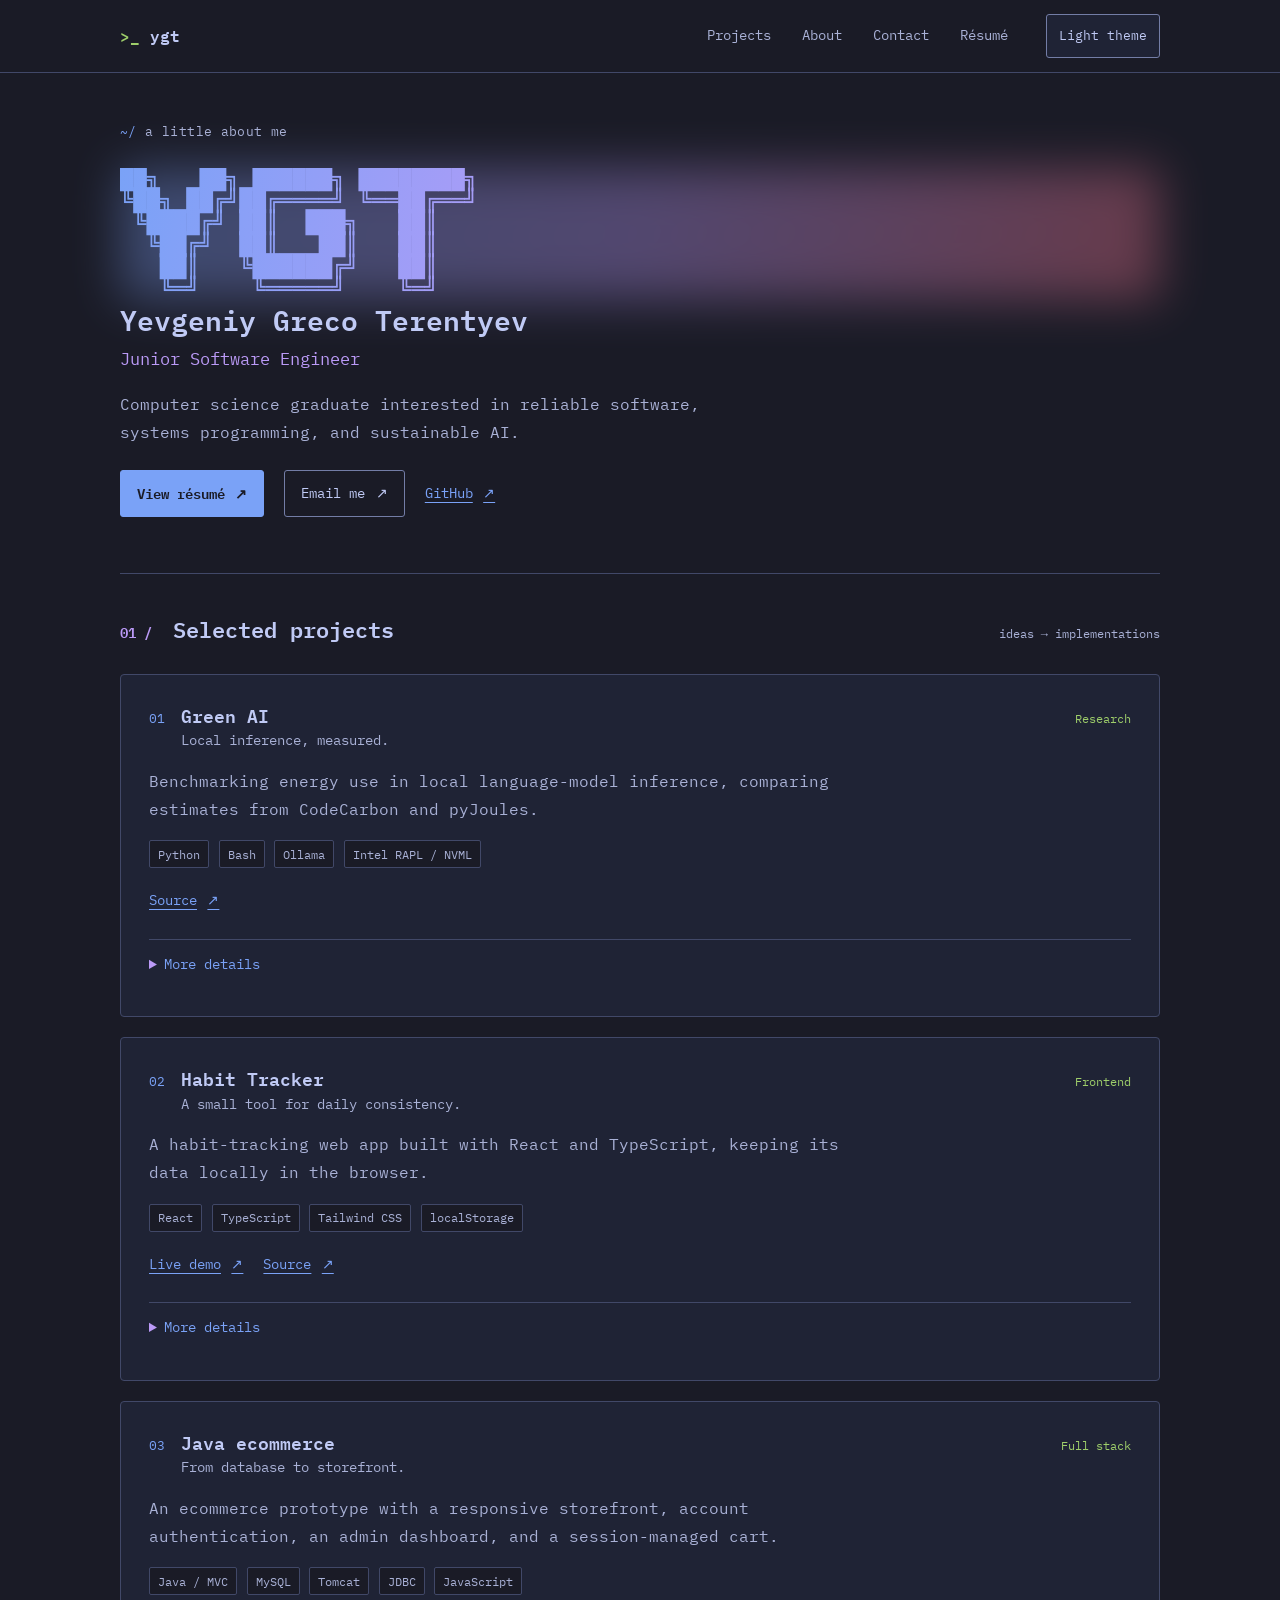
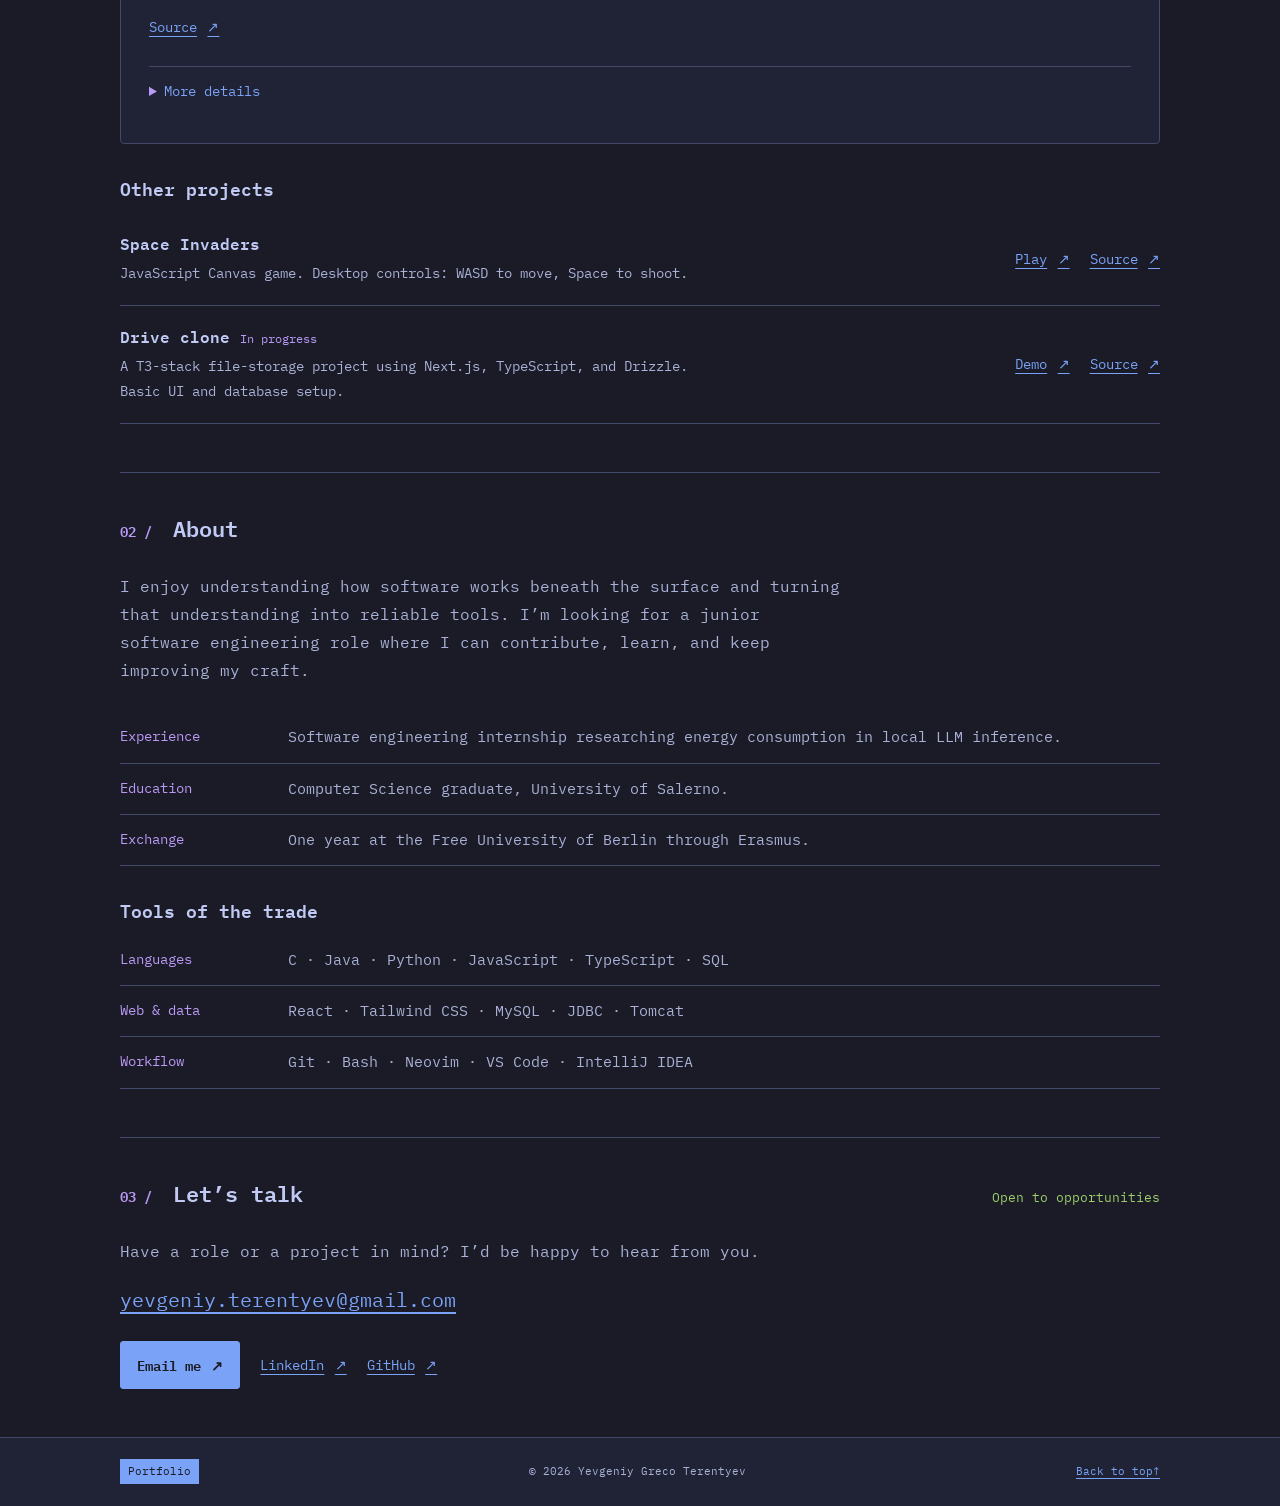
==== commit bc8d1fdb: "cv change" ====
--- a/index.html
+++ b/index.html
@@ -199,7 +199,7 @@
 
     <footer class="statusline">
         <div class="container footer-content">
-            <p><span class="status-label">Portfolio</span> <span class="hosting">GitHub Pages</span></p>
+            <p><span class="status-label">Portfolio</span></p>
             <p>© 2026 Yevgeniy Greco Terentyev</p>
             <a href="#hero">Back to top <span aria-hidden="true">↑</span></a>
         </div>
--- a/styles.css
+++ b/styles.css
@@ -762,6 +762,7 @@
     }
 }
 
+
 /* artwork itself */
   .logo {
     font-family: "JetBrains Mono", "Iosevka", "Cascadia Mono",
